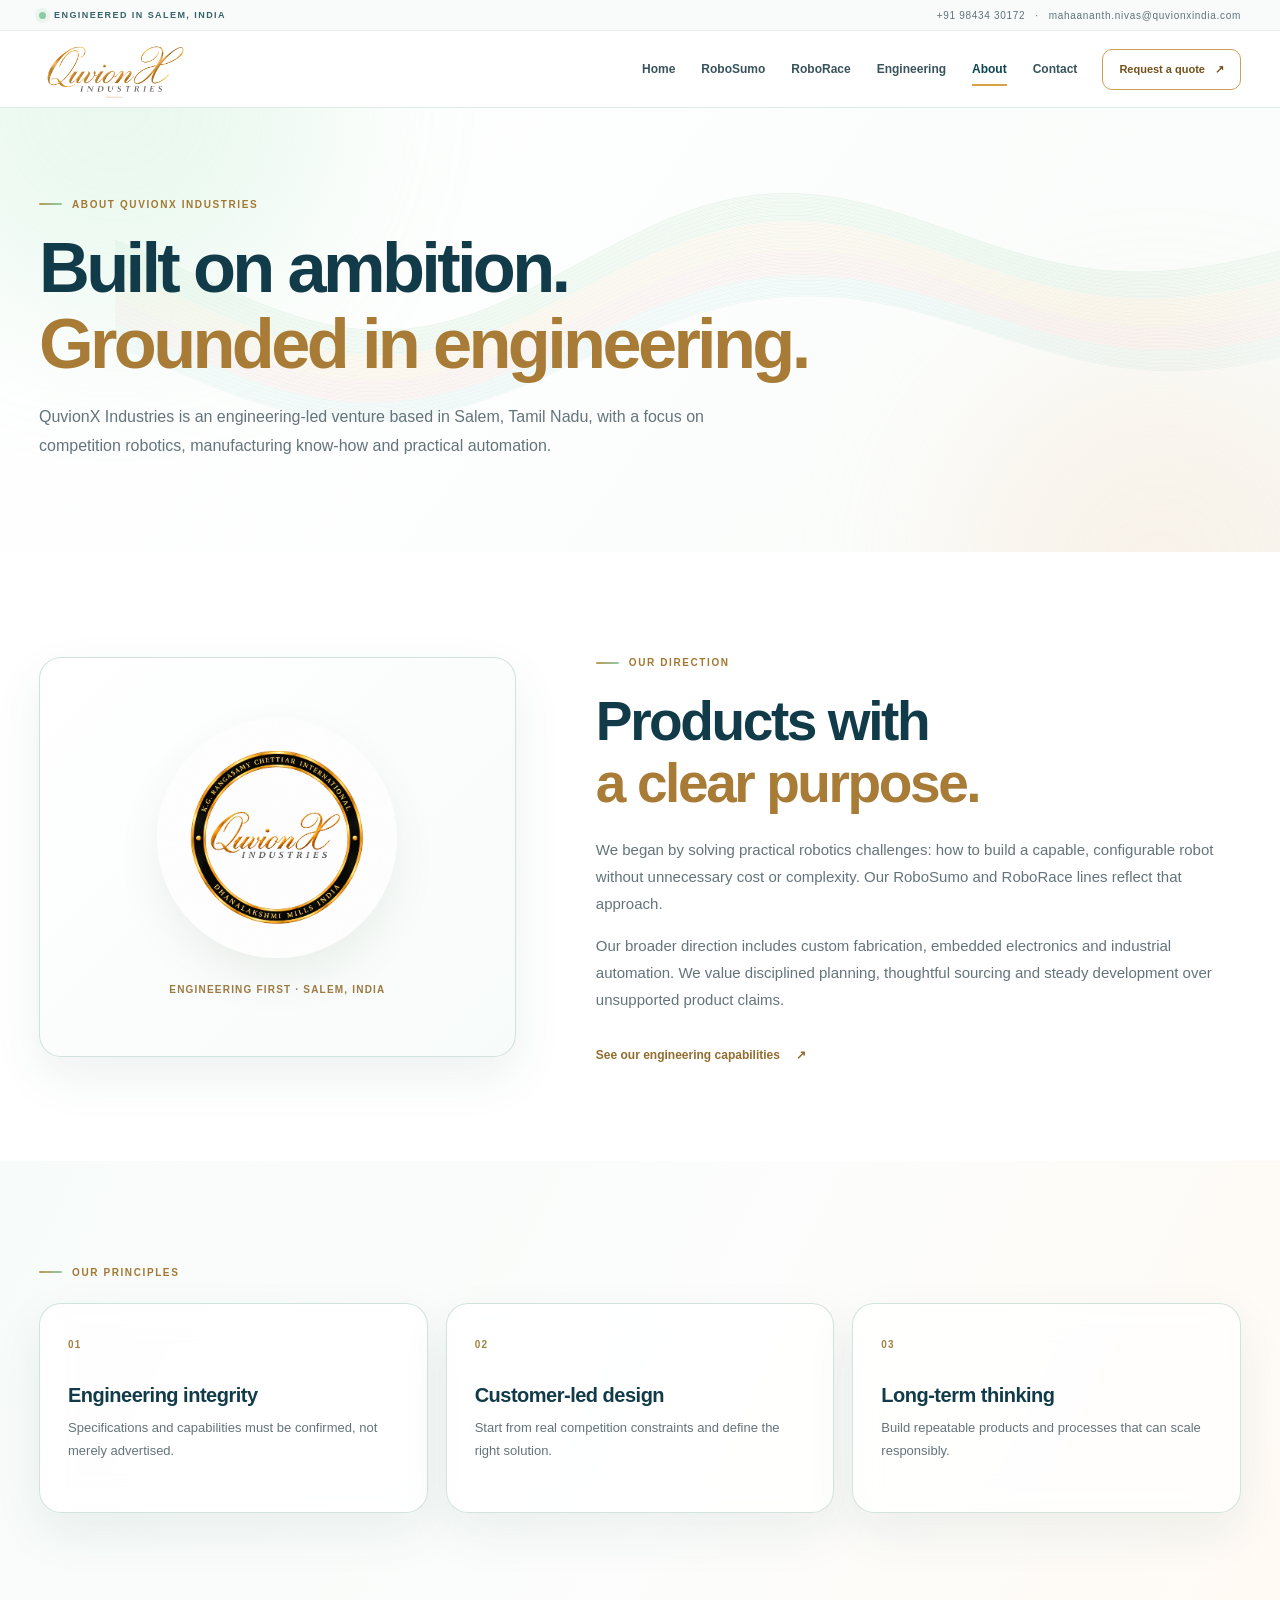
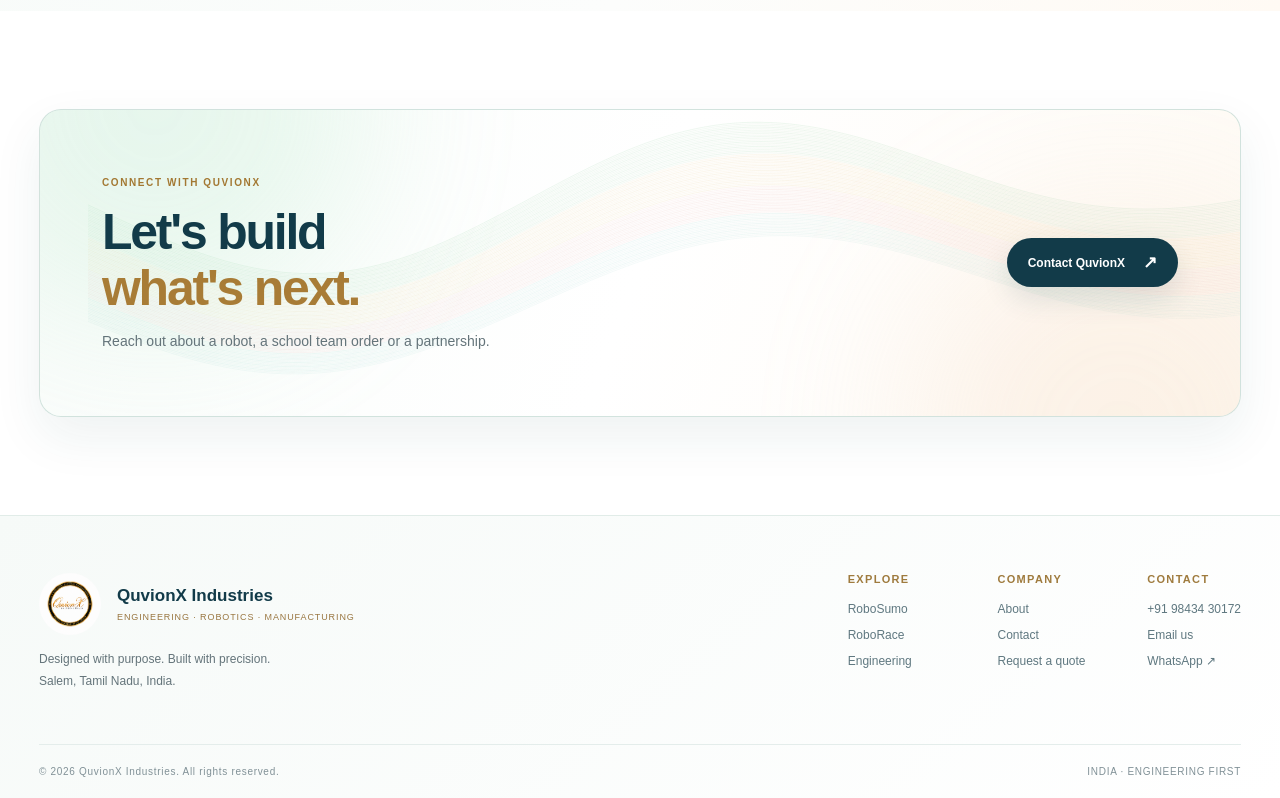
==== about.html @ 5aed8b25 "feat: launch six-page QuvionX corporate website" ====
<!doctype html><html lang="en-IN"><head><meta charset="utf-8"><meta name="viewport" content="width=device-width, initial-scale=1"><meta name="theme-color" content="#ffffff"><meta name="description" content="Learn about QuvionX Industries, a Salem-based engineering venture building competition robots and custom robotic systems."><meta name="robots" content="index, follow"><link rel="canonical" href="https://quvionxindia.com/about.html"><meta property="og:type" content="website"><meta property="og:title" content="About Us | QuvionX Industries"><meta property="og:description" content="Learn about QuvionX Industries, a Salem-based engineering venture building competition robots and custom robotic systems."><meta property="og:image" content="https://quvionxindia.com/assets/quvionx-official-logo.png"><meta property="og:url" content="https://quvionxindia.com/about.html"><meta name="twitter:card" content="summary"><link rel="icon" href="assets/quvionx-official-logo.png" type="image/png"><link rel="stylesheet" href="styles.css?v=5"><script src="script.js?v=5" defer></script><title>About Us | QuvionX Industries</title></head><body><a class="skip-link" href="#main">Skip to content</a>
<div class="utility-bar"><div class="wrap utility-inner"><span class="utility-kicker"><span class="tiny-pulse"></span> ENGINEERED IN SALEM, INDIA</span><div class="utility-links"><a href="tel:+919843430172">+91 98434 30172</a><span aria-hidden="true">·</span><a href="mailto:mahaananth.nivas@quvionxindia.com">mahaananth.nivas@quvionxindia.com</a></div></div></div>
<header class="site-header" id="top"><div class="wrap header-inner">
<a class="brand" href="index.html" aria-label="QuvionX Industries home"><img class="brand-wordmark" src="assets/quvionx-wordmark.png" alt="QuvionX Industries" width="150" height="62" style="display:block;width:150px;height:62px;max-width:150px;object-fit:contain"></a>
<button class="menu-toggle" type="button" aria-label="Open menu" aria-expanded="false" aria-controls="site-nav"><span></span><span></span><span></span></button>
<nav class="site-nav" id="site-nav" aria-label="Main navigation"><a href="index.html">Home</a><a href="robosumo.html">RoboSumo</a><a href="roborace.html">RoboRace</a><a href="engineering.html">Engineering</a><a href="about.html" aria-current="page">About</a><a href="contact.html">Contact</a></nav>
<a class="header-cta" href="contact.html#quote">Request a quote <span aria-hidden="true">↗</span></a>
</div></header><main id="main">
<section class="page-lead about-lead"><div class="wave-surface" aria-hidden="true"></div><div class="ambient ambient-a" aria-hidden="true"></div><div class="ambient ambient-b" aria-hidden="true"></div><div class="wrap page-lead-copy reveal"><span class="eyebrow"><span class="eyebrow-mark" aria-hidden="true"></span>ABOUT QUVIONX INDUSTRIES</span><h1>Built on ambition.<br><em>Grounded in engineering.</em></h1><p>QuvionX Industries is an engineering-led venture based in Salem, Tamil Nadu, with a focus on competition robotics, manufacturing know-how and practical automation.</p></div></section>
<section class="section"><div class="wrap about-columns"><div class="about-portrait glass-card reveal"><img src="assets/quvionx-official-logo.png" width="620" height="620" alt="Official QuvionX Industries circular corporate emblem"><span>ENGINEERING FIRST · SALEM, INDIA</span></div><div class="about-narrative reveal"><span class="eyebrow"><span class="eyebrow-mark" aria-hidden="true"></span>OUR DIRECTION</span><h2>Products with<br><em>a clear purpose.</em></h2><p>We began by solving practical robotics challenges: how to build a capable, configurable robot without unnecessary cost or complexity. Our RoboSumo and RoboRace lines reflect that approach.</p><p>Our broader direction includes custom fabrication, embedded electronics and industrial automation. We value disciplined planning, thoughtful sourcing and steady development over unsupported product claims.</p><a class="text-arrow" href="engineering.html">See our engineering capabilities <span aria-hidden="true">↗</span></a></div></div></section>
<section class="section alt-section"><div class="wrap"><span class="eyebrow"><span class="eyebrow-mark" aria-hidden="true"></span>OUR PRINCIPLES</span><div class="three-grid principles"><div class="glass-card info-card reveal"><span class="info-idx">01</span><h3>Engineering integrity</h3><p>Specifications and capabilities must be confirmed, not merely advertised.</p></div><div class="glass-card info-card reveal"><span class="info-idx">02</span><h3>Customer-led design</h3><p>Start from real competition constraints and define the right solution.</p></div><div class="glass-card info-card reveal"><span class="info-idx">03</span><h3>Long-term thinking</h3><p>Build repeatable products and processes that can scale responsibly.</p></div></div></div></section>
<section class="section closing-section"><div class="wrap glass-card closing-card reveal"><div class="wave-surface" aria-hidden="true"></div><div class="ambient ambient-a" aria-hidden="true"></div><div class="ambient ambient-b" aria-hidden="true"></div><div><span class="eyebrow">CONNECT WITH QUVIONX</span><h2>Let's build<br><em>what's next.</em></h2><p>Reach out about a robot, a school team order or a partnership.</p></div><a class="btn btn-primary" href="contact.html">Contact QuvionX<span aria-hidden="true">↗</span></a></div></section></main><footer class="site-footer"><div class="wrap footer-main"><div><a href="index.html" class="footer-logo"><img src="assets/quvionx-official-logo.png" alt="QuvionX Industries emblem" width="62" height="62"><span><strong>QuvionX Industries</strong><small>ENGINEERING · ROBOTICS · MANUFACTURING</small></span></a><p>Designed with purpose. Built with precision.<br>Salem, Tamil Nadu, India.</p></div><div class="footer-cols"><div><h3>Explore</h3><a href="robosumo.html">RoboSumo</a><a href="roborace.html">RoboRace</a><a href="engineering.html">Engineering</a></div><div><h3>Company</h3><a href="about.html">About</a><a href="contact.html">Contact</a><a href="contact.html#quote">Request a quote</a></div><div><h3>Contact</h3><a href="tel:+919843430172">+91 98434 30172</a><a href="mailto:mahaananth.nivas@quvionxindia.com">Email us</a><a href="https://wa.me/919843430172" target="_blank" rel="noopener noreferrer">WhatsApp ↗</a></div></div></div><div class="wrap footer-end"><span>© <span id="year">2026</span> QuvionX Industries. All rights reserved.</span><span>INDIA · ENGINEERING FIRST</span></div></footer></body></html>
---- styles.css ----
/* QuvionX Industries — Multipage White + Flow Edition (2026)
   Original system-first layout, with an editable SVG fine-line wave background. */
:root{--ink:#123b49;--ink-2:#0d3340;--text:#243b43;--muted:#64747a;--gold:#d8a344;--gold-hi:#efbe69;--ivory:#fff;--surface:#fbfdfd;--soft:#f5f9f8;--line:#dde9e7;--mint:#94cfa6;--radius:22px;--max:1216px;--shadow:0 20px 50px rgba(33,78,76,.075)}
*,*::before,*::after{box-sizing:border-box}
html{scroll-behavior:smooth;scroll-padding-top:98px}
body{margin:0;color:var(--text);font-family:Inter,"Segoe UI",Arial,Helvetica,sans-serif;background:#fff;-webkit-font-smoothing:antialiased;overflow-x:hidden}
button,input,textarea,select{font:inherit}button{cursor:pointer}a{text-decoration:none;color:inherit}img{max-width:100%}svg{max-width:100%}
:focus-visible{outline:3px solid #c48d32;outline-offset:4px}
::selection{background:#f6dfa5;color:#1b3843}
.wrap{width:min(calc(100% - 78px),var(--max));margin-inline:auto}
.skip-link{position:absolute;z-index:101;top:-100px;left:12px;background:#fff;border:2px solid var(--gold);padding:12px 18px}.skip-link:focus{top:12px}

/* White header — robust size caps prevent the native 2047px transparent logo from overflowing. */
.utility-bar{background:#f8fbf9;border-bottom:1px solid #e6eeeb;min-height:30px;color:#607279;font-size:10px;letter-spacing:.07em}
.utility-inner{display:flex;justify-content:space-between;align-items:center;gap:20px;min-height:30px}
.utility-kicker{display:inline-flex;align-items:center;gap:8px;font-size:9px;font-weight:800;letter-spacing:.16em;color:#37626b}
.tiny-pulse{display:inline-block;flex:none;width:7px;height:7px;background:#8bcaa5;border-radius:50%;box-shadow:0 0 0 4px rgba(130,202,152,.13)}
.utility-links{display:flex;align-items:center;gap:10px;white-space:nowrap}
.utility-links a:hover{color:#bd8c39}
.site-header{position:sticky;top:0;z-index:90;background:rgba(255,255,255,.92);border-bottom:1px solid rgba(219,232,227,.88);backdrop-filter:blur(18px);-webkit-backdrop-filter:blur(18px);transition:box-shadow .2s}
.site-header.is-scrolled{box-shadow:0 12px 30px rgba(26,63,65,.06)}
.header-inner{height:76px;display:flex;align-items:center;gap:25px}
.brand{display:flex;align-items:center;justify-content:flex-start;flex:0 0 155px;max-width:155px;width:155px;height:65px;overflow:hidden;isolation:isolate}
.brand .brand-wordmark{display:block;position:static!important;width:150px!important;height:62px!important;max-width:150px!important;max-height:62px!important;min-width:0!important;object-fit:contain!important;object-position:left center!important;flex:none!important}
.site-nav{display:flex;align-items:center;gap:26px;margin-left:auto}
.site-nav a{position:relative;font-size:12px;font-weight:700;color:#38535a;white-space:nowrap;transition:color .18s}
.site-nav a::after{content:"";position:absolute;left:0;right:100%;bottom:-10px;height:2px;background:var(--gold);transition:right .2s}
.site-nav a:hover,.site-nav a[aria-current=page]{color:#0d4554}
.site-nav a:hover::after,.site-nav a[aria-current=page]::after{right:0}
.header-cta{font-size:11px;font-weight:800;border:1px solid #c7a05a;color:#73511b;padding:13px 16px;border-radius:10px;white-space:nowrap;transition:background .2s,transform .2s}
.header-cta:hover{background:#fff6e4;transform:translateY(-2px)}.header-cta span{margin-left:7px}
.menu-toggle{display:none;width:42px;height:42px;border-radius:10px;padding:12px 9px;border:1px solid #cfdedb;background:#fff;flex-direction:column;justify-content:space-between;align-items:center}
.menu-toggle span{width:22px;height:2px;border-radius:3px;background:var(--ink)}

/* Wavy linear artwork — matches the white/mint/champagne composition in reference screenshot. */
.hero,.page-lead,.product-detail-hero,.closing-card{position:relative;isolation:isolate;overflow:hidden}
.wave-surface{position:absolute;z-index:-1;pointer-events:none;left:-8%;right:-8%;top:0;height:100%;background:url('assets/flow-waves.svg') center 44%/auto 78% no-repeat;opacity:.82;animation:slow-drift 22s ease-in-out infinite alternate}
.ambient{position:absolute;z-index:-1;pointer-events:none;width:430px;height:430px;filter:blur(80px);opacity:.23;border-radius:50%;animation:ambient-drift 16s ease-in-out infinite alternate}
.ambient-a{background:#a8e5bf;top:-220px;left:-100px}.ambient-b{background:#f5d4b5;bottom:-230px;right:-95px;animation-delay:-7s}
@keyframes slow-drift{from{transform:translate3d(-1.1%,0,0)}to{transform:translate3d(1.1%,-1%,0)}}
@keyframes ambient-drift{from{transform:translate(0,0)}to{transform:translate(35px,19px)}}
@keyframes float-robot{0%,100%{transform:translateY(0)}50%{transform:translateY(-8px)}}
@keyframes shimmer{0%{background-position:200% 0}100%{background-position:-200% 0}}
@keyframes pulse-glow{0%,100%{box-shadow:0 0 0 4px rgba(130,202,152,.13)}50%{box-shadow:0 0 0 8px rgba(130,202,152,.08)}}
.tiny-pulse{animation:pulse-glow 3.4s ease-in-out infinite}
html.has-js .reveal{opacity:0;transform:translateY(22px);transition:opacity .7s ease,transform .75s cubic-bezier(.2,.75,.15,1)}
html.has-js .reveal.is-visible{opacity:1;transform:translateY(0)}

/* Type and shared components */
h1,h2,h3,p{overflow-wrap:break-word}
h1,h2,h3{color:var(--ink);margin-top:0}
h1{font-size:clamp(48px,5.4vw,80px);line-height:1.09;letter-spacing:-.052em;font-weight:800}
h2{font-size:clamp(37px,4.3vw,63px);line-height:1.13;letter-spacing:-.044em;font-weight:780}
h1 em,h2 em{font-style:normal;color:#a87c36}
p{line-height:1.8}
.eyebrow{display:inline-flex;align-items:center;gap:10px;color:#a37832;font-weight:800;font-size:10px;letter-spacing:.16em;text-transform:uppercase}
.eyebrow-mark{width:23px;height:2px;border-radius:1px;background:linear-gradient(90deg,#b89a52,#91caa8)}
.btn{display:inline-flex;align-items:center;justify-content:center;gap:18px;padding:15px 20px;font-size:12px;font-weight:800;white-space:nowrap;border-radius:100px;border:1px solid transparent;position:relative;overflow:hidden;transition:transform .22s,box-shadow .22s,background .22s}
.btn>span{font-size:17px;line-height:1}
.btn::before{content:"";position:absolute;inset:-50%;background:linear-gradient(105deg,transparent 43%,rgba(255,255,255,.25) 49%,transparent 55%);transform:translateX(-150%);transition:transform .65s ease;pointer-events:none}
.btn:hover::before{transform:translateX(150%)}
.btn:hover{transform:translateY(-2px)}
.btn-primary{background:var(--ink);color:#fff;box-shadow:0 12px 28px rgba(13,65,77,.12)}
.btn-primary:hover{background:#1f5865;box-shadow:0 18px 36px rgba(13,65,77,.17)}
.btn-secondary{background:rgba(255,255,255,.83);color:var(--ink);border-color:#cadcd7;box-shadow:0 8px 18px rgba(20,82,73,.04)}
.btn-secondary:hover{border-color:#b7c7bd;background:white}
.actions{display:flex;gap:12px;flex-wrap:wrap;margin-top:28px}
.glass-card{background:rgba(255,255,255,.78);border:1px solid rgba(199,221,214,.8);box-shadow:var(--shadow);backdrop-filter:blur(15px);-webkit-backdrop-filter:blur(15px);border-radius:var(--radius)}
.section{padding:98px 0}.alt-section{background:linear-gradient(115deg,#f7fbf9,#fcfdfc 55%,#fffaf4)}
.section-heading{display:flex;justify-content:space-between;align-items:end;gap:42px;margin:22px 0 38px}
.section-heading h2{max-width:740px;margin:0}.section-heading p{max-width:440px;color:var(--muted);font-size:14px;margin:0}

/* Home */
.home-hero{background:linear-gradient(130deg,#fff 0%,#fff 48%,#fcfdfb 100%)}
.home-hero .wave-surface{background-size:auto 92%;background-position:center 47%;opacity:.65}
.home-hero-grid{display:grid;grid-template-columns:1.02fr .98fr;gap:46px;align-items:center;min-height:622px;padding-top:50px;padding-bottom:68px}
.hero-copy{max-width:610px}.hero-copy h1{margin:23px 0 21px}.hero-copy p{font-size:16px;color:#64757c;max-width:555px;margin:0}
.hero-proof{display:flex;flex-wrap:wrap;gap:17px;margin-top:40px}
.hero-proof span{display:flex;align-items:center;gap:6px;font-size:11px;color:#64737a;font-weight:650}.hero-proof .check{font-size:15px;color:#b99a5b}
.hero-visual{position:relative;min-height:410px;display:flex;align-items:center;justify-content:center}
.hero-visual>img{width:100%;height:auto;aspect-ratio:1600/1117;object-fit:contain;mix-blend-mode:multiply;animation:float-robot 7.5s ease-in-out infinite}
.floating-tag{position:absolute;z-index:2;left:12px;top:19px;display:inline-flex;align-items:center;gap:10px;padding:11px 16px;border:1px solid rgba(184,214,200,.75);background:rgba(255,255,255,.83);border-radius:50px;box-shadow:0 12px 25px rgba(34,86,75,.05);font-size:10px;letter-spacing:.12em;font-weight:800;color:#6c5a36;backdrop-filter:blur(10px)}
.visual-caption{display:flex;gap:14px;align-items:center;position:absolute;bottom:8px;left:12px;right:12px;background:rgba(255,255,255,.82);padding:14px 17px;border-radius:16px;border:1px solid #e5eee9;box-shadow:0 12px 30px rgba(19,85,70,.07);backdrop-filter:blur(9px)}
.visual-caption strong{color:var(--ink);font-size:13px}.visual-caption span{color:#7f888b;font-size:11px;flex:1}.visual-caption a{width:29px;height:29px;display:grid;place-items:center;background:#eef8f3;color:#31695d;border-radius:50%}
.hero-bottom{display:flex;justify-content:space-between;gap:20px;border-top:1px solid #e8eeeb;padding:21px 0;color:#889498;font-size:10px;font-weight:750;letter-spacing:.12em}
.trustline{border-top:1px solid #eef3f0;border-bottom:1px solid #e9f0eb;background:rgba(255,255,255,.9)}
.trustline-inner{min-height:79px;display:flex;justify-content:space-between;align-items:center;gap:20px}
.trustline-inner span{font-size:10px;color:#60747a;font-weight:850;letter-spacing:.12em;text-align:center}
.trustline-inner i{width:4px;height:4px;background:#bba16e;border-radius:50%}
.product-tiles{display:grid;grid-template-columns:repeat(2,minmax(0,1fr));gap:22px}
.product-tile{overflow:hidden;display:block;transition:transform .28s,box-shadow .28s}
.product-tile:hover{transform:translateY(-5px);box-shadow:0 27px 56px rgba(33,78,76,.13)}
.tile-media{height:285px;position:relative;display:grid;place-items:center;overflow:hidden}
.tile-media img{height:100%;width:100%;object-fit:contain;transition:transform .6s cubic-bezier(.2,.8,.2,1)}
.product-tile:hover .tile-media img{transform:scale(1.045)}
.white-media{background:linear-gradient(140deg,#fff,#fcfcfa)}.white-media img{mix-blend-mode:multiply}
.race-media{background:#19282d}.race-media small{position:absolute;bottom:16px;right:18px;font-size:9px;letter-spacing:.12em;text-transform:uppercase;color:#d2d5cf}
.tile-copy{padding:30px 32px 34px}.micro{font-size:10px;font-weight:800;letter-spacing:.16em;color:#a68243}
.tile-title{display:flex;align-items:center;justify-content:space-between;gap:15px;margin-top:10px}
.tile-title h3{font-size:32px;letter-spacing:-.04em;margin:0}.round-arrow{width:38px;height:38px;display:grid;place-items:center;border:1px solid #d5e2dc;border-radius:50%;color:var(--ink);transition:background .25s}
.product-tile:hover .round-arrow{background:#eaf5ee}.tile-copy p{margin:12px 0 20px;font-size:13px;color:#68797e;max-width:455px}
.tile-link{font-size:12px;color:#976e2c;font-weight:850}
.split-section{display:grid;grid-template-columns:1fr .95fr;gap:90px;align-items:center}
.split-section h2{margin:22px 0}.split-section p{max-width:500px;color:var(--muted);font-size:15px}
.split-section .btn{margin-top:15px}
.feature-stack{display:grid;gap:15px}
.compact-feature{padding:22px 24px;display:flex;align-items:flex-start;gap:22px}
.compact-feature>span{width:40px;height:40px;display:grid;place-items:center;border-radius:11px;background:#f4f8f5;color:#9c7130;font-family:Georgia,serif;font-size:22px;flex:none}
.compact-feature h3{font-size:17px;margin:0 0 3px}.compact-feature p{margin:0;font-size:12px}
.closing-section{background:#fff}
.closing-card{display:flex;align-items:center;justify-content:space-between;gap:35px;padding:62px;min-height:290px;background:linear-gradient(110deg,#f9fcfa,#fff,#fefaf4)}
.closing-card .wave-surface{height:100%;opacity:.54;left:4%;right:0;background-size:auto 125%}
.closing-card h2{font-size:clamp(36px,3.9vw,59px);margin:14px 0 12px}.closing-card p{font-size:14px;color:var(--muted);margin:0;max-width:560px}
.closing-card>.btn{flex:none}

/* Shared product pages */
.product-detail-hero{background:#fff}
.product-page-inner{padding-bottom:62px}
.breadcrumbs{display:flex;gap:11px;align-items:center;color:#8d979a;font-size:11px;padding:21px 0 32px}.breadcrumbs a:hover{color:#ac7935}
.product-top-title{margin-bottom:16px}
.product-top-title h1{font-size:clamp(54px,6vw,84px);letter-spacing:-.065em;margin:12px 0 8px;color:#023c51}
.product-top-title h1 em{color:#003f55;font-style:italic}
.product-top-title>p{font-size:10px;letter-spacing:.17em;color:#8b9596;font-weight:850;margin:0}
.old-style-grid{display:grid;grid-template-columns:1fr 1.18fr .8fr;align-items:center;gap:12px;min-height:380px}
.product-left h2{font-size:clamp(26px,2.9vw,40px);margin:0 0 13px;color:#104556;line-height:1.16}
.product-left h2 em{color:#ac7c37}
.product-left p{font-size:14px;line-height:1.83;color:#465e66;margin:0 0 20px;max-width:400px}
.product-left .btn{font-size:11px}
.product-middle img{display:block;width:100%;height:auto;mix-blend-mode:multiply;animation:float-robot 8s ease-in-out infinite;filter:drop-shadow(0 20px 22px rgba(34,44,38,.06))}
.photo-label{display:block;text-align:center;font-size:9px;letter-spacing:.15em;font-weight:800;color:#9a9a8f}
.product-right{padding-left:12px}
.product-right>p{font-size:14px;font-weight:650;color:#245260;line-height:1.85;max-width:305px}
.side-specs{display:flex;flex-wrap:wrap;gap:20px;margin-top:23px}
.side-specs div{display:flex;flex-direction:column;gap:3px}.side-specs strong{font-size:clamp(30px,3.1vw,43px);font-weight:900;font-style:italic;color:#bc8f35;line-height:1.05}.side-specs div:nth-child(2) strong{color:#438fb4}.side-specs span{font-size:11px;color:#6e787b}
.metric-strip{display:grid;grid-template-columns:repeat(4,1fr);gap:25px;margin-top:43px;padding:32px 0 10px;border-top:1px solid #edf2f0}
.metric-strip>div{display:flex;flex-direction:column;gap:6px}
.metric-strip strong{font-size:clamp(30px,3.4vw,49px);font-weight:900;font-style:italic;letter-spacing:-.06em;line-height:1;color:#dc9225}
.metric-strip>div:nth-child(2) strong{color:#73ad4c}.metric-strip>div:nth-child(3) strong{color:#339dc5}.metric-strip>div:nth-child(4) strong{color:#ad7bba}
.metric-strip strong small{font-size:.55em;letter-spacing:0}
.metric-strip span{font-size:12px;color:#6b767a}
.narrow-wrap{max-width:1000px}
.spec-table{padding:7px 30px}.spec-table>div{display:grid;grid-template-columns:.9fr 1.6fr;gap:25px;align-items:start;padding:19px 0;border-bottom:1px solid #e9efec}.spec-table>div:last-child{border-bottom:0}.spec-table span{font-size:12px;color:#697b7e;font-weight:700}.spec-table strong{font-size:13px;color:#234650;font-weight:750}
.three-grid{display:grid;grid-template-columns:repeat(3,minmax(0,1fr));gap:18px}
.info-card{min-height:210px;padding:30px 28px;transition:transform .25s,box-shadow .25s}
.info-card:hover{transform:translateY(-4px);box-shadow:0 25px 55px rgba(33,78,76,.11)}
.info-idx{font-size:10px;color:#a28247;letter-spacing:.12em;font-weight:850}
.info-card h3{font-size:20px;letter-spacing:-.025em;margin:32px 0 9px}.info-card p{font-size:13px;color:var(--muted);margin:0}
.race-hero .detail-split{min-height:470px;padding:25px 0 70px}
.detail-split{display:grid;grid-template-columns:1fr 1fr;gap:60px;align-items:center}
.detail-split h1{margin:23px 0 18px}.detail-split .lead{font-size:16px;color:var(--muted);max-width:570px}
.race-feature{position:relative;background:#16252a;overflow:hidden;min-height:350px;display:grid;place-items:center}
.race-feature img{width:100%;height:auto;object-fit:contain}.concept-tag{position:absolute;right:18px;bottom:17px;color:#e2ded6;font-size:9px;letter-spacing:.15em}
.criteria-list{padding:30px 37px}.criteria-list h3{font-size:24px}.criteria-list ul{list-style:none;padding:0;margin:0}.criteria-list li{padding:12px 0;border-bottom:1px solid #e4efea;color:#446169;font-size:13px}.criteria-list li::before{content:'✓';color:#a47a38;font-weight:850;padding-right:12px}.criteria-list p{font-size:12px;color:#839095;margin-top:20px}

/* Standard interior-page hero */
.page-lead{background:linear-gradient(125deg,#fff,#f9fcfa);min-height:375px}
.page-lead .wave-surface{opacity:.74;background-position:70% 45%}
.page-lead-copy{padding:83px 0 91px;max-width:var(--max)}
.page-lead h1{max-width:900px;margin:20px 0 20px;font-size:clamp(47px,5.5vw,77px)}
.page-lead p{max-width:720px;margin:0;color:var(--muted);font-size:16px}
.four-grid{display:grid;grid-template-columns:repeat(4,minmax(0,1fr));gap:15px}
.step-card{padding:28px 23px;min-height:225px}.step-card span{font-family:Georgia,serif;font-size:28px;font-weight:800;color:#bf914c}.step-card h3{font-size:18px;margin:26px 0 7px}.step-card p{font-size:12px;color:var(--muted);margin:0}
.about-columns{display:grid;grid-template-columns:.85fr 1.15fr;gap:80px;align-items:center}
.about-portrait{min-height:400px;display:flex;flex-direction:column;align-items:center;justify-content:center;padding:45px;background:linear-gradient(135deg,#fff,#f7fbf9)}
.about-portrait img{width:min(100%,240px);height:auto;aspect-ratio:1;object-fit:contain;border-radius:50%;box-shadow:0 20px 44px rgba(65,85,62,.08)}
.about-portrait span{font-size:10px;letter-spacing:.12em;color:#9b7940;font-weight:800;margin-top:26px;text-align:center}
.about-narrative h2{margin:22px 0}.about-narrative p{color:var(--muted);font-size:15px}
.text-arrow{display:inline-flex;margin-top:20px;gap:16px;align-items:center;font-size:12px;font-weight:800;color:#926d2f}
.principles{margin-top:25px}

/* Contact form and business information */
.contact-page{background:#fff}.contact-grid{display:grid;grid-template-columns:1.23fr .77fr;gap:38px;align-items:start}
.quote-panel{padding:38px 40px}.form-heading h2{font-size:clamp(28px,3.3vw,44px);margin:12px 0 10px}
.form-heading p{color:var(--muted);font-size:13px;margin:0 0 28px}
.quote-form label{display:flex;flex-direction:column;gap:9px;font-size:11px;font-weight:800;color:#43616a;margin-bottom:18px}
.form-row{display:grid;grid-template-columns:repeat(2,minmax(0,1fr));gap:17px}
.quote-form select,.quote-form input,.quote-form textarea{background:rgba(250,253,251,.88);border:1px solid #d5e4df;border-radius:12px;outline:none;padding:14px 13px;min-width:0;width:100%;font-size:13px;color:#1e444c;transition:border-color .2s,box-shadow .2s}
.quote-form select:focus,.quote-form input:focus,.quote-form textarea:focus{border-color:#b39354;box-shadow:0 0 0 3px rgba(224,182,99,.15)}
.quote-form input::placeholder,.quote-form textarea::placeholder{color:#899a9d}
.quote-form textarea{resize:vertical;min-height:124px}
.form-actions{display:flex;flex-wrap:wrap;gap:10px}.form-actions .btn{font-size:11px}
.form-status{color:#77898d;font-size:11px;margin:18px 0 0}
.contact-aside{padding:32px 0}.contact-aside h2{font-size:clamp(32px,3.5vw,48px);margin:13px 0}.contact-aside>p{font-size:14px;color:var(--muted);margin:0 0 27px}
.contact-method{display:flex;align-items:center;gap:16px;padding:20px;margin-bottom:12px;transition:transform .2s,border-color .2s}
.contact-method:hover{transform:translateX(3px);border-color:#c9b38d}
.contact-symbol{flex:none;width:40px;height:40px;display:grid;place-items:center;border-radius:50%;background:#f5faf7;color:#7d6536;font-size:19px}
.contact-method span:last-child{min-width:0}.contact-method small{font-size:9px;letter-spacing:.1em;color:#9d8046;font-weight:850;display:block;margin-bottom:5px}.contact-method strong{color:#234e57;font-size:13px;display:block;overflow-wrap:anywhere}
.where{display:flex;flex-direction:column;gap:6px;margin-top:24px}.where small{font-size:10px;color:#a1824b;font-weight:800;letter-spacing:.12em}.where strong{color:#45666c;font-size:13px}

/* Footer */
.site-footer{background:linear-gradient(140deg,#f6faf8,#fff);border-top:1px solid #e1ece8}
.footer-main{display:flex;justify-content:space-between;gap:60px;padding:57px 0 52px}
.footer-logo{display:flex;align-items:center;gap:16px}.footer-logo img{width:62px;height:62px;border-radius:50%;object-fit:contain}
.footer-logo span{display:flex;flex-direction:column;gap:6px}.footer-logo strong{font-size:17px;color:var(--ink)}.footer-logo small{font-size:9px;color:#997640;letter-spacing:.1em}
.footer-main p{font-size:12px;color:var(--muted);margin:14px 0 0;line-height:1.8}
.footer-cols{display:grid;grid-template-columns:repeat(3,minmax(0,1fr));gap:56px}
.footer-cols>div{display:flex;flex-direction:column;gap:12px}.footer-cols h3{font-size:11px;letter-spacing:.12em;text-transform:uppercase;color:#9f7b3e;margin:0 0 5px}.footer-cols a{font-size:12px;color:#5f7880;white-space:nowrap}.footer-cols a:hover{color:#ac7b32}
.footer-end{border-top:1px solid #e4edeb;padding:21px 0;display:flex;align-items:center;justify-content:space-between;gap:18px;color:#819197;font-size:10px;letter-spacing:.07em}

/* Laptop / tablet */
@media(max-width:1150px){.wrap{width:min(calc(100% - 54px),var(--max))}.header-inner{gap:17px}.site-nav{gap:16px}.site-nav a{font-size:11px}.home-hero-grid{gap:16px}.old-style-grid{grid-template-columns:1fr 1fr .82fr}.product-left p,.product-right>p{font-size:13px}.split-section{gap:55px}.footer-cols{gap:30px}}
@media(max-width:940px){.header-inner{height:68px}.brand{height:61px}.menu-toggle{display:flex;order:3;margin-left:auto}.header-cta{margin-left:auto;order:2}.site-nav{display:none;position:absolute;top:68px;left:0;right:0;flex-direction:column;align-items:stretch;gap:0;background:rgba(255,255,255,.98);backdrop-filter:blur(20px);padding:13px 27px 22px;border-bottom:1px solid #deebe4;box-shadow:0 24px 30px rgba(24,64,62,.1)}.site-nav.is-open{display:flex}.site-nav a{padding:13px 5px;font-size:14px;border-bottom:1px solid #eff2ef}.site-nav a::after{display:none}.site-nav a[aria-current=page]{color:#a3752e}.home-hero-grid{grid-template-columns:1fr;gap:18px;padding-top:60px;padding-bottom:42px}.hero-copy{max-width:750px}.hero-visual{min-height:340px;max-width:710px;width:100%;margin:auto}.hero-visual>img{max-height:440px}.hero-bottom{display:none}.section-heading{display:block}.section-heading p{margin-top:18px;max-width:710px}.old-style-grid{grid-template-columns:1fr 1.1fr;gap:25px}.product-right{grid-column:1/-1;display:flex;gap:40px;align-items:center;padding:0}.product-right>p{max-width:560px}.side-specs{margin:0}.metric-strip{margin-top:34px}.three-grid{grid-template-columns:repeat(2,minmax(0,1fr))}.four-grid{grid-template-columns:repeat(2,minmax(0,1fr))}.about-columns{gap:35px}.contact-grid{grid-template-columns:1fr}.contact-aside{padding:10px 0}.footer-main{flex-direction:column;gap:34px}}
/* Phones — logo width fixed independently of any legacy stylesheet or intrinsic PNG width. */
@media(max-width:700px){.wrap{width:min(calc(100% - 36px),var(--max))}.utility-inner{min-height:28px;justify-content:center}.utility-links{display:none}.utility-kicker{font-size:8px}.header-inner{height:62px;gap:10px}.brand{flex-basis:128px;width:128px;max-width:128px;height:52px}.brand .brand-wordmark{width:124px!important;max-width:124px!important;height:50px!important;max-height:50px!important}.site-nav{top:62px;padding-inline:18px}.header-cta{display:none}.menu-toggle{margin-left:auto}.home-hero-grid{min-height:0;padding-top:48px;padding-bottom:45px}.hero-copy h1{font-size:clamp(41px,10vw,61px);letter-spacing:-.045em}.hero-copy p{font-size:14px}.hero-proof{margin-top:24px;gap:9px 14px}.hero-proof span{font-size:10px}.actions{flex-direction:column}.actions .btn{width:100%;justify-content:space-between}.hero-visual{min-height:235px}.floating-tag{font-size:8px;top:3px;left:3px;padding:8px 11px}.visual-caption{bottom:0;left:2px;right:2px;padding:11px 12px}.visual-caption span{font-size:10px}.trustline-inner{flex-wrap:wrap;min-height:0;justify-content:center;gap:10px;padding:17px 0}.trustline-inner i{display:none}.trustline-inner span{font-size:9px;width:45%}.section{padding:67px 0}.section-heading{margin-bottom:25px}.section-heading h2,.split-section h2,.about-narrative h2{font-size:clamp(34px,9vw,49px)}.section-heading p{font-size:13px}.product-tiles,.split-section,.three-grid,.four-grid,.about-columns,.contact-grid{grid-template-columns:1fr}.tile-media{height:230px}.tile-copy{padding:23px}.tile-title h3{font-size:27px}.split-section{gap:28px}.compact-feature{padding:20px}.closing-card{padding:32px 23px;min-height:0;flex-direction:column;align-items:flex-start}.closing-card h2{font-size:36px}.closing-card .btn{width:100%;justify-content:space-between}.product-page-inner{padding-bottom:36px}.breadcrumbs{padding:16px 0 27px}.product-top-title h1{font-size:clamp(45px,12vw,70px)}.old-style-grid{grid-template-columns:1fr;gap:17px}.product-left{order:0}.product-middle{order:1}.product-right{order:2;display:block}.product-left h2{font-size:30px}.product-left p,.product-right>p{font-size:13px}.product-middle img{max-height:315px}.product-right .side-specs{margin-top:13px}.metric-strip{grid-template-columns:repeat(2,minmax(0,1fr));gap:26px 15px;padding-top:25px}.metric-strip strong{font-size:35px}.metric-strip span{font-size:11px}.spec-table{padding:5px 17px}.spec-table>div{grid-template-columns:1fr;gap:6px;padding:15px 0}.info-card{min-height:0;padding:24px}.info-card h3{margin-top:18px}.race-hero .detail-split{min-height:0;padding:10px 0 55px}.detail-split{grid-template-columns:1fr;gap:25px}.detail-split h1{font-size:48px}.race-feature{min-height:240px}.page-lead{min-height:0}.page-lead-copy{padding:58px 0 65px}.page-lead h1{font-size:clamp(42px,10vw,60px)}.page-lead p{font-size:14px}.about-portrait{min-height:290px}.about-portrait img{width:172px}.quote-panel{padding:26px 20px}.form-row{grid-template-columns:1fr;gap:0}.form-actions{flex-direction:column}.form-actions .btn{width:100%;justify-content:space-between}.footer-main{padding:43px 0 30px}.footer-cols{grid-template-columns:repeat(2,minmax(0,1fr));gap:30px}.footer-cols>div:last-child{grid-column:1/-1}.footer-cols a{white-space:normal}.footer-end{flex-direction:column;align-items:flex-start}}
@media(max-width:390px){.brand{flex-basis:114px;max-width:114px;width:114px}.brand .brand-wordmark{width:108px!important;max-width:108px!important;height:45px!important;max-height:45px!important}.hero-copy h1{font-size:39px}.visual-caption span{display:none}.metric-strip strong{font-size:31px}.contact-method strong.email-break{font-size:11px}.footer-logo strong{font-size:15px}}
@media(prefers-reduced-motion:reduce){html{scroll-behavior:auto}*,*::before,*::after{animation:none!important;transition:none!important}html.has-js .reveal{opacity:1;transform:none}}
/* Keep the complete robot visible: caption follows the image rather than covering it. */
.hero-visual{flex-direction:column}
.hero-visual>img{display:block;flex:none}
.visual-caption{position:relative;left:auto;right:auto;bottom:auto;width:calc(100% - 24px);margin:-3px auto 0;z-index:2}
@media(max-width:700px){.visual-caption{width:calc(100% - 8px);margin:0 auto}.hero-visual{min-height:0}}
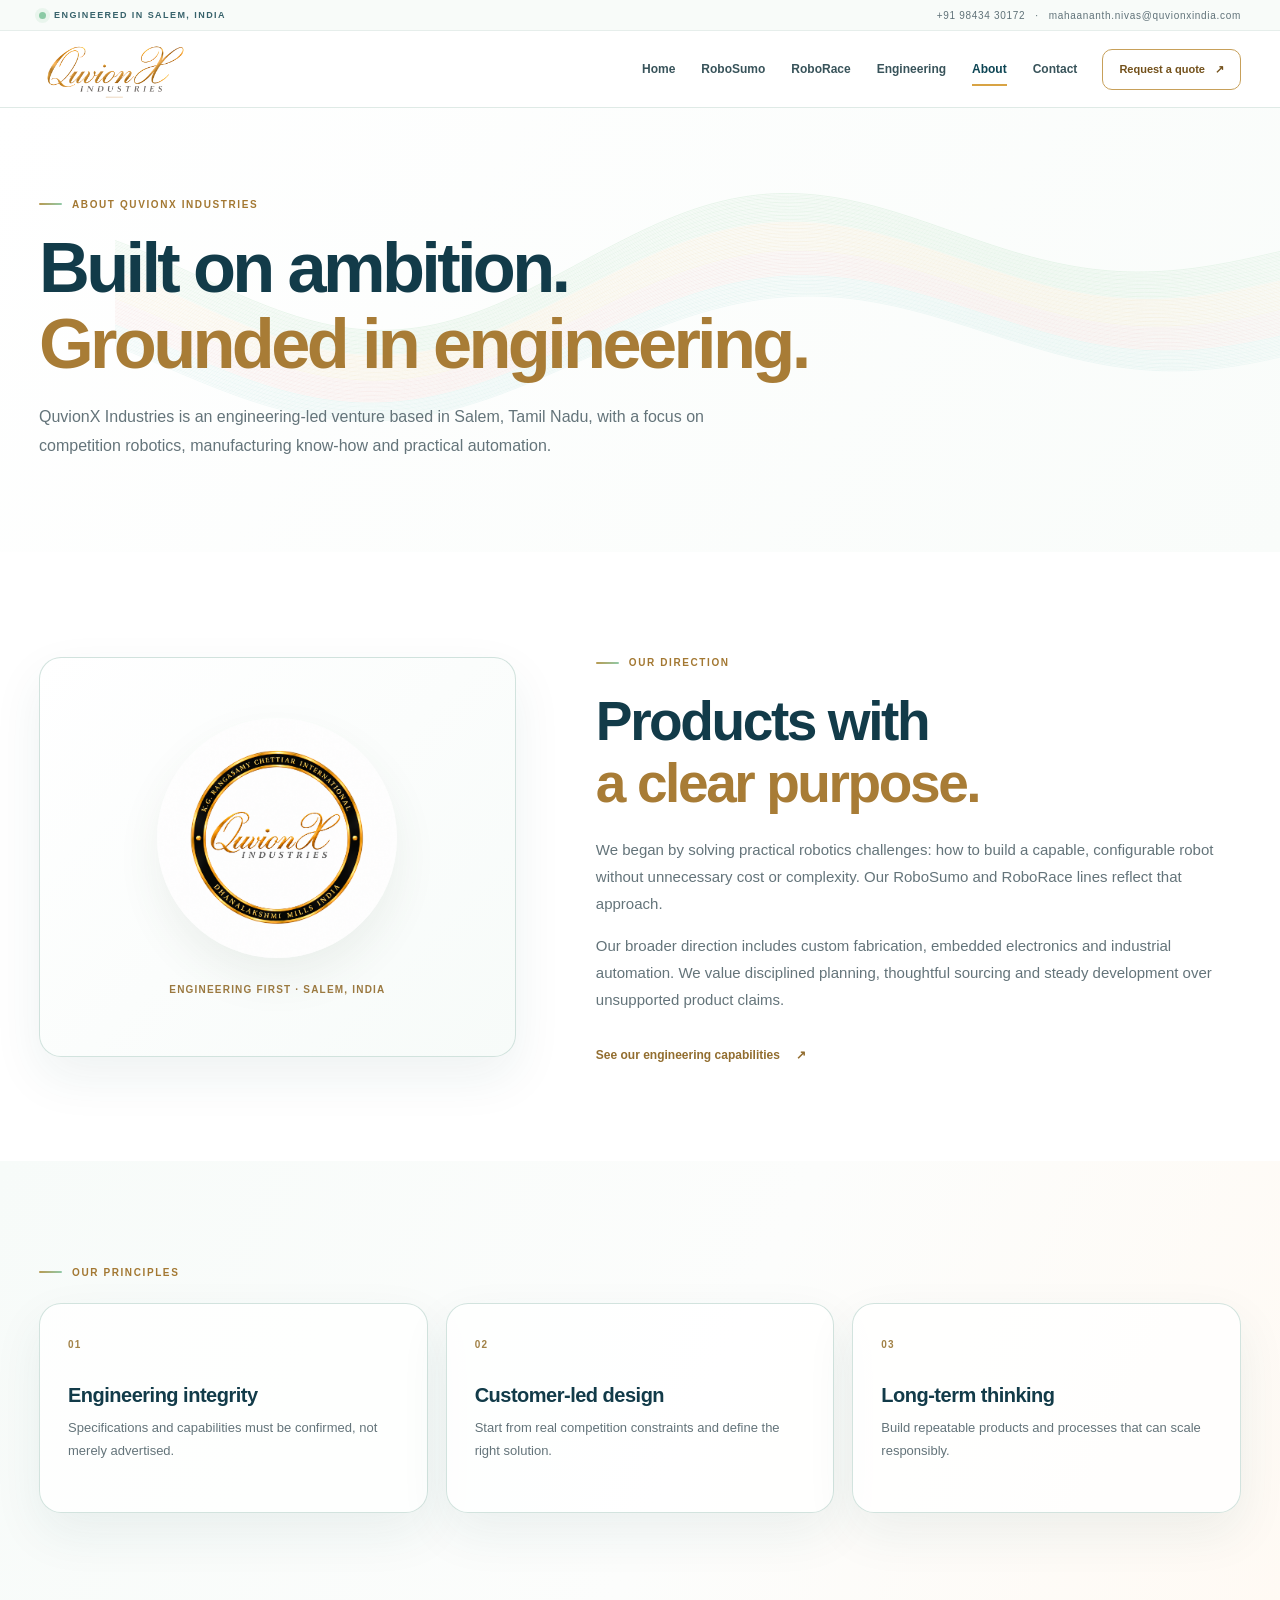
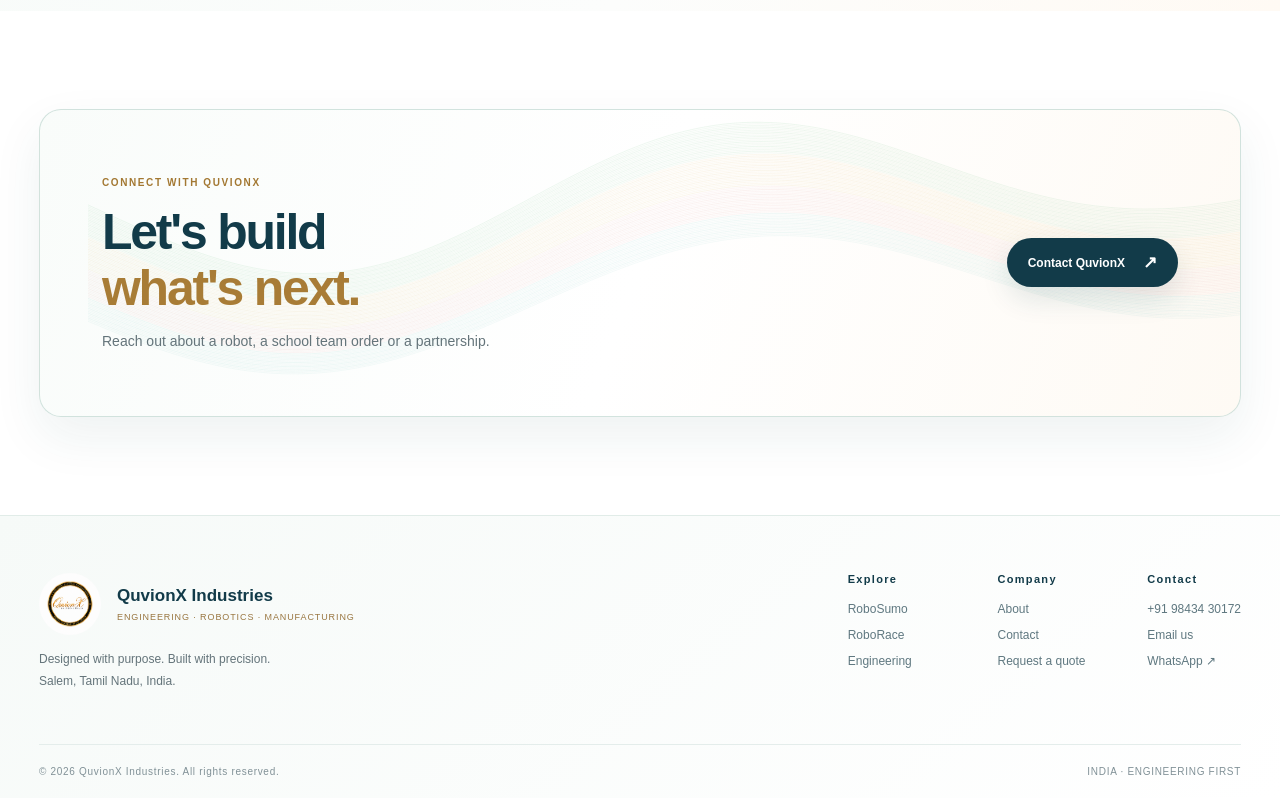
==== commit 3f226b23: "perf: remove all site animations and reduce repaint overhead" ====
--- a/about.html
+++ b/about.html
@@ -1,4 +1,4 @@
-<!doctype html><html lang="en-IN"><head><meta charset="utf-8"><meta name="viewport" content="width=device-width, initial-scale=1"><meta name="theme-color" content="#ffffff"><meta name="description" content="Learn about QuvionX Industries, a Salem-based engineering venture building competition robots and custom robotic systems."><meta name="robots" content="index, follow"><link rel="canonical" href="https://quvionxindia.com/about.html"><meta property="og:type" content="website"><meta property="og:title" content="About Us | QuvionX Industries"><meta property="og:description" content="Learn about QuvionX Industries, a Salem-based engineering venture building competition robots and custom robotic systems."><meta property="og:image" content="https://quvionxindia.com/assets/quvionx-official-logo.png"><meta property="og:url" content="https://quvionxindia.com/about.html"><meta name="twitter:card" content="summary"><link rel="icon" href="assets/quvionx-official-logo.png" type="image/png"><link rel="stylesheet" href="styles.css?v=5"><script src="script.js?v=5" defer></script><title>About Us | QuvionX Industries</title></head><body><a class="skip-link" href="#main">Skip to content</a>
+<!doctype html><html lang="en-IN"><head><meta charset="utf-8"><meta name="viewport" content="width=device-width, initial-scale=1"><meta name="theme-color" content="#ffffff"><meta name="description" content="Learn about QuvionX Industries, a Salem-based engineering venture building competition robots and custom robotic systems."><meta name="robots" content="index, follow"><link rel="canonical" href="https://quvionxindia.com/about.html"><meta property="og:type" content="website"><meta property="og:title" content="About Us | QuvionX Industries"><meta property="og:description" content="Learn about QuvionX Industries, a Salem-based engineering venture building competition robots and custom robotic systems."><meta property="og:image" content="https://quvionxindia.com/assets/quvionx-official-logo.png"><meta property="og:url" content="https://quvionxindia.com/about.html"><meta name="twitter:card" content="summary"><link rel="icon" href="assets/quvionx-official-logo.png" type="image/png"><link rel="stylesheet" href="styles.css?v=6"><script src="script.js?v=6" defer></script><title>About Us | QuvionX Industries</title></head><body><a class="skip-link" href="#main">Skip to content</a>
 <div class="utility-bar"><div class="wrap utility-inner"><span class="utility-kicker"><span class="tiny-pulse"></span> ENGINEERED IN SALEM, INDIA</span><div class="utility-links"><a href="tel:+919843430172">+91 98434 30172</a><span aria-hidden="true">·</span><a href="mailto:mahaananth.nivas@quvionxindia.com">mahaananth.nivas@quvionxindia.com</a></div></div></div>
 <header class="site-header" id="top"><div class="wrap header-inner">
 <a class="brand" href="index.html" aria-label="QuvionX Industries home"><img class="brand-wordmark" src="assets/quvionx-wordmark.png" alt="QuvionX Industries" width="150" height="62" style="display:block;width:150px;height:62px;max-width:150px;object-fit:contain"></a>
--- a/styles.css
+++ b/styles.css
@@ -2,7 +2,7 @@
    Original system-first layout, with an editable SVG fine-line wave background. */
 :root{--ink:#123b49;--ink-2:#0d3340;--text:#243b43;--muted:#64747a;--gold:#d8a344;--gold-hi:#efbe69;--ivory:#fff;--surface:#fbfdfd;--soft:#f5f9f8;--line:#dde9e7;--mint:#94cfa6;--radius:22px;--max:1216px;--shadow:0 20px 50px rgba(33,78,76,.075)}
 *,*::before,*::after{box-sizing:border-box}
-html{scroll-behavior:smooth;scroll-padding-top:98px}
+html{scroll-padding-top:98px}
 body{margin:0;color:var(--text);font-family:Inter,"Segoe UI",Arial,Helvetica,sans-serif;background:#fff;-webkit-font-smoothing:antialiased;overflow-x:hidden}
 button,input,textarea,select{font:inherit}button{cursor:pointer}a{text-decoration:none;color:inherit}img{max-width:100%}svg{max-width:100%}
 :focus-visible{outline:3px solid #c48d32;outline-offset:4px}
@@ -17,34 +17,27 @@
 .tiny-pulse{display:inline-block;flex:none;width:7px;height:7px;background:#8bcaa5;border-radius:50%;box-shadow:0 0 0 4px rgba(130,202,152,.13)}
 .utility-links{display:flex;align-items:center;gap:10px;white-space:nowrap}
 .utility-links a:hover{color:#bd8c39}
-.site-header{position:sticky;top:0;z-index:90;background:rgba(255,255,255,.92);border-bottom:1px solid rgba(219,232,227,.88);backdrop-filter:blur(18px);-webkit-backdrop-filter:blur(18px);transition:box-shadow .2s}
+.site-header{position:sticky;top:0;z-index:90;background:#fff;border-bottom:1px solid rgba(219,232,227,.88);}
 .site-header.is-scrolled{box-shadow:0 12px 30px rgba(26,63,65,.06)}
 .header-inner{height:76px;display:flex;align-items:center;gap:25px}
 .brand{display:flex;align-items:center;justify-content:flex-start;flex:0 0 155px;max-width:155px;width:155px;height:65px;overflow:hidden;isolation:isolate}
 .brand .brand-wordmark{display:block;position:static!important;width:150px!important;height:62px!important;max-width:150px!important;max-height:62px!important;min-width:0!important;object-fit:contain!important;object-position:left center!important;flex:none!important}
 .site-nav{display:flex;align-items:center;gap:26px;margin-left:auto}
-.site-nav a{position:relative;font-size:12px;font-weight:700;color:#38535a;white-space:nowrap;transition:color .18s}
-.site-nav a::after{content:"";position:absolute;left:0;right:100%;bottom:-10px;height:2px;background:var(--gold);transition:right .2s}
+.site-nav a{position:relative;font-size:12px;font-weight:700;color:#38535a;white-space:nowrap;}
+.site-nav a::after{content:"";position:absolute;left:0;right:100%;bottom:-10px;height:2px;background:var(--gold);}
 .site-nav a:hover,.site-nav a[aria-current=page]{color:#0d4554}
 .site-nav a:hover::after,.site-nav a[aria-current=page]::after{right:0}
-.header-cta{font-size:11px;font-weight:800;border:1px solid #c7a05a;color:#73511b;padding:13px 16px;border-radius:10px;white-space:nowrap;transition:background .2s,transform .2s}
-.header-cta:hover{background:#fff6e4;transform:translateY(-2px)}.header-cta span{margin-left:7px}
+.header-cta{font-size:11px;font-weight:800;border:1px solid #c7a05a;color:#73511b;padding:13px 16px;border-radius:10px;white-space:nowrap;}
+.header-cta:hover{background:#fff6e4;}.header-cta span{margin-left:7px}
 .menu-toggle{display:none;width:42px;height:42px;border-radius:10px;padding:12px 9px;border:1px solid #cfdedb;background:#fff;flex-direction:column;justify-content:space-between;align-items:center}
 .menu-toggle span{width:22px;height:2px;border-radius:3px;background:var(--ink)}
 
 /* Wavy linear artwork — matches the white/mint/champagne composition in reference screenshot. */
 .hero,.page-lead,.product-detail-hero,.closing-card{position:relative;isolation:isolate;overflow:hidden}
-.wave-surface{position:absolute;z-index:-1;pointer-events:none;left:-8%;right:-8%;top:0;height:100%;background:url('assets/flow-waves.svg') center 44%/auto 78% no-repeat;opacity:.82;animation:slow-drift 22s ease-in-out infinite alternate}
-.ambient{position:absolute;z-index:-1;pointer-events:none;width:430px;height:430px;filter:blur(80px);opacity:.23;border-radius:50%;animation:ambient-drift 16s ease-in-out infinite alternate}
-.ambient-a{background:#a8e5bf;top:-220px;left:-100px}.ambient-b{background:#f5d4b5;bottom:-230px;right:-95px;animation-delay:-7s}
-@keyframes slow-drift{from{transform:translate3d(-1.1%,0,0)}to{transform:translate3d(1.1%,-1%,0)}}
-@keyframes ambient-drift{from{transform:translate(0,0)}to{transform:translate(35px,19px)}}
-@keyframes float-robot{0%,100%{transform:translateY(0)}50%{transform:translateY(-8px)}}
-@keyframes shimmer{0%{background-position:200% 0}100%{background-position:-200% 0}}
-@keyframes pulse-glow{0%,100%{box-shadow:0 0 0 4px rgba(130,202,152,.13)}50%{box-shadow:0 0 0 8px rgba(130,202,152,.08)}}
-.tiny-pulse{animation:pulse-glow 3.4s ease-in-out infinite}
-html.has-js .reveal{opacity:0;transform:translateY(22px);transition:opacity .7s ease,transform .75s cubic-bezier(.2,.75,.15,1)}
-html.has-js .reveal.is-visible{opacity:1;transform:translateY(0)}
+.wave-surface{position:absolute;z-index:-1;pointer-events:none;left:-8%;right:-8%;top:0;height:100%;background:url('assets/flow-waves.svg') center 44%/auto 78% no-repeat;opacity:.82;}
+.ambient{display:none}
+.ambient-a{background:#a8e5bf;top:-220px;left:-100px}.ambient-b{background:#f5d4b5;bottom:-230px;right:-95px;}
+.tiny-pulse{}
 
 /* Type and shared components */
 h1,h2,h3,p{overflow-wrap:break-word}
@@ -55,17 +48,15 @@
 p{line-height:1.8}
 .eyebrow{display:inline-flex;align-items:center;gap:10px;color:#a37832;font-weight:800;font-size:10px;letter-spacing:.16em;text-transform:uppercase}
 .eyebrow-mark{width:23px;height:2px;border-radius:1px;background:linear-gradient(90deg,#b89a52,#91caa8)}
-.btn{display:inline-flex;align-items:center;justify-content:center;gap:18px;padding:15px 20px;font-size:12px;font-weight:800;white-space:nowrap;border-radius:100px;border:1px solid transparent;position:relative;overflow:hidden;transition:transform .22s,box-shadow .22s,background .22s}
+.btn{display:inline-flex;align-items:center;justify-content:center;gap:18px;padding:15px 20px;font-size:12px;font-weight:800;white-space:nowrap;border-radius:100px;border:1px solid transparent;position:relative;overflow:hidden;}
 .btn>span{font-size:17px;line-height:1}
-.btn::before{content:"";position:absolute;inset:-50%;background:linear-gradient(105deg,transparent 43%,rgba(255,255,255,.25) 49%,transparent 55%);transform:translateX(-150%);transition:transform .65s ease;pointer-events:none}
-.btn:hover::before{transform:translateX(150%)}
-.btn:hover{transform:translateY(-2px)}
+.btn:hover{}
 .btn-primary{background:var(--ink);color:#fff;box-shadow:0 12px 28px rgba(13,65,77,.12)}
 .btn-primary:hover{background:#1f5865;box-shadow:0 18px 36px rgba(13,65,77,.17)}
 .btn-secondary{background:rgba(255,255,255,.83);color:var(--ink);border-color:#cadcd7;box-shadow:0 8px 18px rgba(20,82,73,.04)}
 .btn-secondary:hover{border-color:#b7c7bd;background:white}
 .actions{display:flex;gap:12px;flex-wrap:wrap;margin-top:28px}
-.glass-card{background:rgba(255,255,255,.78);border:1px solid rgba(199,221,214,.8);box-shadow:var(--shadow);backdrop-filter:blur(15px);-webkit-backdrop-filter:blur(15px);border-radius:var(--radius)}
+.glass-card{background:rgba(255,255,255,.78);border:1px solid rgba(199,221,214,.8);box-shadow:var(--shadow);border-radius:var(--radius)}
 .section{padding:98px 0}.alt-section{background:linear-gradient(115deg,#f7fbf9,#fcfdfc 55%,#fffaf4)}
 .section-heading{display:flex;justify-content:space-between;align-items:end;gap:42px;margin:22px 0 38px}
 .section-heading h2{max-width:740px;margin:0}.section-heading p{max-width:440px;color:var(--muted);font-size:14px;margin:0}
@@ -78,9 +69,9 @@
 .hero-proof{display:flex;flex-wrap:wrap;gap:17px;margin-top:40px}
 .hero-proof span{display:flex;align-items:center;gap:6px;font-size:11px;color:#64737a;font-weight:650}.hero-proof .check{font-size:15px;color:#b99a5b}
 .hero-visual{position:relative;min-height:410px;display:flex;align-items:center;justify-content:center}
-.hero-visual>img{width:100%;height:auto;aspect-ratio:1600/1117;object-fit:contain;mix-blend-mode:multiply;animation:float-robot 7.5s ease-in-out infinite}
-.floating-tag{position:absolute;z-index:2;left:12px;top:19px;display:inline-flex;align-items:center;gap:10px;padding:11px 16px;border:1px solid rgba(184,214,200,.75);background:rgba(255,255,255,.83);border-radius:50px;box-shadow:0 12px 25px rgba(34,86,75,.05);font-size:10px;letter-spacing:.12em;font-weight:800;color:#6c5a36;backdrop-filter:blur(10px)}
-.visual-caption{display:flex;gap:14px;align-items:center;position:absolute;bottom:8px;left:12px;right:12px;background:rgba(255,255,255,.82);padding:14px 17px;border-radius:16px;border:1px solid #e5eee9;box-shadow:0 12px 30px rgba(19,85,70,.07);backdrop-filter:blur(9px)}
+.hero-visual>img{width:100%;height:auto;aspect-ratio:1600/1117;object-fit:contain;mix-blend-mode:multiply;}
+.floating-tag{position:absolute;z-index:2;left:12px;top:19px;display:inline-flex;align-items:center;gap:10px;padding:11px 16px;border:1px solid rgba(184,214,200,.75);background:rgba(255,255,255,.83);border-radius:50px;box-shadow:0 12px 25px rgba(34,86,75,.05);font-size:10px;letter-spacing:.12em;font-weight:800;color:#6c5a36;}
+.visual-caption{display:flex;gap:14px;align-items:center;position:absolute;bottom:8px;left:12px;right:12px;background:rgba(255,255,255,.82);padding:14px 17px;border-radius:16px;border:1px solid #e5eee9;box-shadow:0 12px 30px rgba(19,85,70,.07);}
 .visual-caption strong{color:var(--ink);font-size:13px}.visual-caption span{color:#7f888b;font-size:11px;flex:1}.visual-caption a{width:29px;height:29px;display:grid;place-items:center;background:#eef8f3;color:#31695d;border-radius:50%}
 .hero-bottom{display:flex;justify-content:space-between;gap:20px;border-top:1px solid #e8eeeb;padding:21px 0;color:#889498;font-size:10px;font-weight:750;letter-spacing:.12em}
 .trustline{border-top:1px solid #eef3f0;border-bottom:1px solid #e9f0eb;background:rgba(255,255,255,.9)}
@@ -88,16 +79,16 @@
 .trustline-inner span{font-size:10px;color:#60747a;font-weight:850;letter-spacing:.12em;text-align:center}
 .trustline-inner i{width:4px;height:4px;background:#bba16e;border-radius:50%}
 .product-tiles{display:grid;grid-template-columns:repeat(2,minmax(0,1fr));gap:22px}
-.product-tile{overflow:hidden;display:block;transition:transform .28s,box-shadow .28s}
-.product-tile:hover{transform:translateY(-5px);box-shadow:0 27px 56px rgba(33,78,76,.13)}
+.product-tile{overflow:hidden;display:block;}
+.product-tile:hover{box-shadow:0 27px 56px rgba(33,78,76,.13)}
 .tile-media{height:285px;position:relative;display:grid;place-items:center;overflow:hidden}
-.tile-media img{height:100%;width:100%;object-fit:contain;transition:transform .6s cubic-bezier(.2,.8,.2,1)}
-.product-tile:hover .tile-media img{transform:scale(1.045)}
+.tile-media img{height:100%;width:100%;object-fit:contain;}
+.product-tile:hover .tile-media img{}
 .white-media{background:linear-gradient(140deg,#fff,#fcfcfa)}.white-media img{mix-blend-mode:multiply}
 .race-media{background:#19282d}.race-media small{position:absolute;bottom:16px;right:18px;font-size:9px;letter-spacing:.12em;text-transform:uppercase;color:#d2d5cf}
 .tile-copy{padding:30px 32px 34px}.micro{font-size:10px;font-weight:800;letter-spacing:.16em;color:#a68243}
 .tile-title{display:flex;align-items:center;justify-content:space-between;gap:15px;margin-top:10px}
-.tile-title h3{font-size:32px;letter-spacing:-.04em;margin:0}.round-arrow{width:38px;height:38px;display:grid;place-items:center;border:1px solid #d5e2dc;border-radius:50%;color:var(--ink);transition:background .25s}
+.tile-title h3{font-size:32px;letter-spacing:-.04em;margin:0}.round-arrow{width:38px;height:38px;display:grid;place-items:center;border:1px solid #d5e2dc;border-radius:50%;color:var(--ink);}
 .product-tile:hover .round-arrow{background:#eaf5ee}.tile-copy p{margin:12px 0 20px;font-size:13px;color:#68797e;max-width:455px}
 .tile-link{font-size:12px;color:#976e2c;font-weight:850}
 .split-section{display:grid;grid-template-columns:1fr .95fr;gap:90px;align-items:center}
@@ -126,7 +117,7 @@
 .product-left h2 em{color:#ac7c37}
 .product-left p{font-size:14px;line-height:1.83;color:#465e66;margin:0 0 20px;max-width:400px}
 .product-left .btn{font-size:11px}
-.product-middle img{display:block;width:100%;height:auto;mix-blend-mode:multiply;animation:float-robot 8s ease-in-out infinite;filter:drop-shadow(0 20px 22px rgba(34,44,38,.06))}
+.product-middle img{display:block;width:100%;height:auto;mix-blend-mode:multiply;filter:drop-shadow(0 20px 22px rgba(34,44,38,.06))}
 .photo-label{display:block;text-align:center;font-size:9px;letter-spacing:.15em;font-weight:800;color:#9a9a8f}
 .product-right{padding-left:12px}
 .product-right>p{font-size:14px;font-weight:650;color:#245260;line-height:1.85;max-width:305px}
@@ -141,8 +132,8 @@
 .narrow-wrap{max-width:1000px}
 .spec-table{padding:7px 30px}.spec-table>div{display:grid;grid-template-columns:.9fr 1.6fr;gap:25px;align-items:start;padding:19px 0;border-bottom:1px solid #e9efec}.spec-table>div:last-child{border-bottom:0}.spec-table span{font-size:12px;color:#697b7e;font-weight:700}.spec-table strong{font-size:13px;color:#234650;font-weight:750}
 .three-grid{display:grid;grid-template-columns:repeat(3,minmax(0,1fr));gap:18px}
-.info-card{min-height:210px;padding:30px 28px;transition:transform .25s,box-shadow .25s}
-.info-card:hover{transform:translateY(-4px);box-shadow:0 25px 55px rgba(33,78,76,.11)}
+.info-card{min-height:210px;padding:30px 28px;}
+.info-card:hover{box-shadow:0 25px 55px rgba(33,78,76,.11)}
 .info-idx{font-size:10px;color:#a28247;letter-spacing:.12em;font-weight:850}
 .info-card h3{font-size:20px;letter-spacing:-.025em;margin:32px 0 9px}.info-card p{font-size:13px;color:var(--muted);margin:0}
 .race-hero .detail-split{min-height:470px;padding:25px 0 70px}
@@ -174,15 +165,15 @@
 .form-heading p{color:var(--muted);font-size:13px;margin:0 0 28px}
 .quote-form label{display:flex;flex-direction:column;gap:9px;font-size:11px;font-weight:800;color:#43616a;margin-bottom:18px}
 .form-row{display:grid;grid-template-columns:repeat(2,minmax(0,1fr));gap:17px}
-.quote-form select,.quote-form input,.quote-form textarea{background:rgba(250,253,251,.88);border:1px solid #d5e4df;border-radius:12px;outline:none;padding:14px 13px;min-width:0;width:100%;font-size:13px;color:#1e444c;transition:border-color .2s,box-shadow .2s}
+.quote-form select,.quote-form input,.quote-form textarea{background:rgba(250,253,251,.88);border:1px solid #d5e4df;border-radius:12px;outline:none;padding:14px 13px;min-width:0;width:100%;font-size:13px;color:#1e444c;}
 .quote-form select:focus,.quote-form input:focus,.quote-form textarea:focus{border-color:#b39354;box-shadow:0 0 0 3px rgba(224,182,99,.15)}
 .quote-form input::placeholder,.quote-form textarea::placeholder{color:#899a9d}
 .quote-form textarea{resize:vertical;min-height:124px}
 .form-actions{display:flex;flex-wrap:wrap;gap:10px}.form-actions .btn{font-size:11px}
 .form-status{color:#77898d;font-size:11px;margin:18px 0 0}
 .contact-aside{padding:32px 0}.contact-aside h2{font-size:clamp(32px,3.5vw,48px);margin:13px 0}.contact-aside>p{font-size:14px;color:var(--muted);margin:0 0 27px}
-.contact-method{display:flex;align-items:center;gap:16px;padding:20px;margin-bottom:12px;transition:transform .2s,border-color .2s}
-.contact-method:hover{transform:translateX(3px);border-color:#c9b38d}
+.contact-method{display:flex;align-items:center;gap:16px;padding:20px;margin-bottom:12px;}
+.contact-method:hover{border-color:#c9b38d}
 .contact-symbol{flex:none;width:40px;height:40px;display:grid;place-items:center;border-radius:50%;background:#f5faf7;color:#7d6536;font-size:19px}
 .contact-method span:last-child{min-width:0}.contact-method small{font-size:9px;letter-spacing:.1em;color:#9d8046;font-weight:850;display:block;margin-bottom:5px}.contact-method strong{color:#234e57;font-size:13px;display:block;overflow-wrap:anywhere}
 .where{display:flex;flex-direction:column;gap:6px;margin-top:24px}.where small{font-size:10px;color:#a1824b;font-weight:800;letter-spacing:.12em}.where strong{color:#45666c;font-size:13px}
@@ -194,18 +185,21 @@
 .footer-logo span{display:flex;flex-direction:column;gap:6px}.footer-logo strong{font-size:17px;color:var(--ink)}.footer-logo small{font-size:9px;color:#997640;letter-spacing:.1em}
 .footer-main p{font-size:12px;color:var(--muted);margin:14px 0 0;line-height:1.8}
 .footer-cols{display:grid;grid-template-columns:repeat(3,minmax(0,1fr));gap:56px}
-.footer-cols>div{display:flex;flex-direction:column;gap:12px}.footer-cols h3{font-size:11px;letter-spacing:.12em;text-transform:uppercase;color:#9f7b3e;margin:0 0 5px}.footer-cols a{font-size:12px;color:#5f7880;white-space:nowrap}.footer-cols a:hover{color:#ac7b32}
+.footer-cols>div{display:flex;flex-direction:column;gap:12px}.footer-cols h3{font-size:11px;letter-spacing:.12em;text-color:#9f7b3e;margin:0 0 5px}.footer-cols a{font-size:12px;color:#5f7880;white-space:nowrap}.footer-cols a:hover{color:#ac7b32}
 .footer-end{border-top:1px solid #e4edeb;padding:21px 0;display:flex;align-items:center;justify-content:space-between;gap:18px;color:#819197;font-size:10px;letter-spacing:.07em}
 
 /* Laptop / tablet */
 @media(max-width:1150px){.wrap{width:min(calc(100% - 54px),var(--max))}.header-inner{gap:17px}.site-nav{gap:16px}.site-nav a{font-size:11px}.home-hero-grid{gap:16px}.old-style-grid{grid-template-columns:1fr 1fr .82fr}.product-left p,.product-right>p{font-size:13px}.split-section{gap:55px}.footer-cols{gap:30px}}
-@media(max-width:940px){.header-inner{height:68px}.brand{height:61px}.menu-toggle{display:flex;order:3;margin-left:auto}.header-cta{margin-left:auto;order:2}.site-nav{display:none;position:absolute;top:68px;left:0;right:0;flex-direction:column;align-items:stretch;gap:0;background:rgba(255,255,255,.98);backdrop-filter:blur(20px);padding:13px 27px 22px;border-bottom:1px solid #deebe4;box-shadow:0 24px 30px rgba(24,64,62,.1)}.site-nav.is-open{display:flex}.site-nav a{padding:13px 5px;font-size:14px;border-bottom:1px solid #eff2ef}.site-nav a::after{display:none}.site-nav a[aria-current=page]{color:#a3752e}.home-hero-grid{grid-template-columns:1fr;gap:18px;padding-top:60px;padding-bottom:42px}.hero-copy{max-width:750px}.hero-visual{min-height:340px;max-width:710px;width:100%;margin:auto}.hero-visual>img{max-height:440px}.hero-bottom{display:none}.section-heading{display:block}.section-heading p{margin-top:18px;max-width:710px}.old-style-grid{grid-template-columns:1fr 1.1fr;gap:25px}.product-right{grid-column:1/-1;display:flex;gap:40px;align-items:center;padding:0}.product-right>p{max-width:560px}.side-specs{margin:0}.metric-strip{margin-top:34px}.three-grid{grid-template-columns:repeat(2,minmax(0,1fr))}.four-grid{grid-template-columns:repeat(2,minmax(0,1fr))}.about-columns{gap:35px}.contact-grid{grid-template-columns:1fr}.contact-aside{padding:10px 0}.footer-main{flex-direction:column;gap:34px}}
+@media(max-width:940px){.header-inner{height:68px}.brand{height:61px}.menu-toggle{display:flex;order:3;margin-left:auto}.header-cta{margin-left:auto;order:2}.site-nav{display:none;position:absolute;top:68px;left:0;right:0;flex-direction:column;align-items:stretch;gap:0;background:rgba(255,255,255,.98);padding:13px 27px 22px;border-bottom:1px solid #deebe4;box-shadow:0 24px 30px rgba(24,64,62,.1)}.site-nav.is-open{display:flex}.site-nav a{padding:13px 5px;font-size:14px;border-bottom:1px solid #eff2ef}.site-nav a::after{display:none}.site-nav a[aria-current=page]{color:#a3752e}.home-hero-grid{grid-template-columns:1fr;gap:18px;padding-top:60px;padding-bottom:42px}.hero-copy{max-width:750px}.hero-visual{min-height:340px;max-width:710px;width:100%;margin:auto}.hero-visual>img{max-height:440px}.hero-bottom{display:none}.section-heading{display:block}.section-heading p{margin-top:18px;max-width:710px}.old-style-grid{grid-template-columns:1fr 1.1fr;gap:25px}.product-right{grid-column:1/-1;display:flex;gap:40px;align-items:center;padding:0}.product-right>p{max-width:560px}.side-specs{margin:0}.metric-strip{margin-top:34px}.three-grid{grid-template-columns:repeat(2,minmax(0,1fr))}.four-grid{grid-template-columns:repeat(2,minmax(0,1fr))}.about-columns{gap:35px}.contact-grid{grid-template-columns:1fr}.contact-aside{padding:10px 0}.footer-main{flex-direction:column;gap:34px}}
 /* Phones — logo width fixed independently of any legacy stylesheet or intrinsic PNG width. */
 @media(max-width:700px){.wrap{width:min(calc(100% - 36px),var(--max))}.utility-inner{min-height:28px;justify-content:center}.utility-links{display:none}.utility-kicker{font-size:8px}.header-inner{height:62px;gap:10px}.brand{flex-basis:128px;width:128px;max-width:128px;height:52px}.brand .brand-wordmark{width:124px!important;max-width:124px!important;height:50px!important;max-height:50px!important}.site-nav{top:62px;padding-inline:18px}.header-cta{display:none}.menu-toggle{margin-left:auto}.home-hero-grid{min-height:0;padding-top:48px;padding-bottom:45px}.hero-copy h1{font-size:clamp(41px,10vw,61px);letter-spacing:-.045em}.hero-copy p{font-size:14px}.hero-proof{margin-top:24px;gap:9px 14px}.hero-proof span{font-size:10px}.actions{flex-direction:column}.actions .btn{width:100%;justify-content:space-between}.hero-visual{min-height:235px}.floating-tag{font-size:8px;top:3px;left:3px;padding:8px 11px}.visual-caption{bottom:0;left:2px;right:2px;padding:11px 12px}.visual-caption span{font-size:10px}.trustline-inner{flex-wrap:wrap;min-height:0;justify-content:center;gap:10px;padding:17px 0}.trustline-inner i{display:none}.trustline-inner span{font-size:9px;width:45%}.section{padding:67px 0}.section-heading{margin-bottom:25px}.section-heading h2,.split-section h2,.about-narrative h2{font-size:clamp(34px,9vw,49px)}.section-heading p{font-size:13px}.product-tiles,.split-section,.three-grid,.four-grid,.about-columns,.contact-grid{grid-template-columns:1fr}.tile-media{height:230px}.tile-copy{padding:23px}.tile-title h3{font-size:27px}.split-section{gap:28px}.compact-feature{padding:20px}.closing-card{padding:32px 23px;min-height:0;flex-direction:column;align-items:flex-start}.closing-card h2{font-size:36px}.closing-card .btn{width:100%;justify-content:space-between}.product-page-inner{padding-bottom:36px}.breadcrumbs{padding:16px 0 27px}.product-top-title h1{font-size:clamp(45px,12vw,70px)}.old-style-grid{grid-template-columns:1fr;gap:17px}.product-left{order:0}.product-middle{order:1}.product-right{order:2;display:block}.product-left h2{font-size:30px}.product-left p,.product-right>p{font-size:13px}.product-middle img{max-height:315px}.product-right .side-specs{margin-top:13px}.metric-strip{grid-template-columns:repeat(2,minmax(0,1fr));gap:26px 15px;padding-top:25px}.metric-strip strong{font-size:35px}.metric-strip span{font-size:11px}.spec-table{padding:5px 17px}.spec-table>div{grid-template-columns:1fr;gap:6px;padding:15px 0}.info-card{min-height:0;padding:24px}.info-card h3{margin-top:18px}.race-hero .detail-split{min-height:0;padding:10px 0 55px}.detail-split{grid-template-columns:1fr;gap:25px}.detail-split h1{font-size:48px}.race-feature{min-height:240px}.page-lead{min-height:0}.page-lead-copy{padding:58px 0 65px}.page-lead h1{font-size:clamp(42px,10vw,60px)}.page-lead p{font-size:14px}.about-portrait{min-height:290px}.about-portrait img{width:172px}.quote-panel{padding:26px 20px}.form-row{grid-template-columns:1fr;gap:0}.form-actions{flex-direction:column}.form-actions .btn{width:100%;justify-content:space-between}.footer-main{padding:43px 0 30px}.footer-cols{grid-template-columns:repeat(2,minmax(0,1fr));gap:30px}.footer-cols>div:last-child{grid-column:1/-1}.footer-cols a{white-space:normal}.footer-end{flex-direction:column;align-items:flex-start}}
 @media(max-width:390px){.brand{flex-basis:114px;max-width:114px;width:114px}.brand .brand-wordmark{width:108px!important;max-width:108px!important;height:45px!important;max-height:45px!important}.hero-copy h1{font-size:39px}.visual-caption span{display:none}.metric-strip strong{font-size:31px}.contact-method strong.email-break{font-size:11px}.footer-logo strong{font-size:15px}}
-@media(prefers-reduced-motion:reduce){html{scroll-behavior:auto}*,*::before,*::after{animation:none!important;transition:none!important}html.has-js .reveal{opacity:1;transform:none}}
 /* Keep the complete robot visible: caption follows the image rather than covering it. */
 .hero-visual{flex-direction:column}
 .hero-visual>img{display:block;flex:none}
 .visual-caption{position:relative;left:auto;right:auto;bottom:auto;width:calc(100% - 24px);margin:-3px auto 0;z-index:2}
 @media(max-width:700px){.visual-caption{width:calc(100% - 8px);margin:0 auto}.hero-visual{min-height:0}}
+
+/* QuvionX static-performance mode: no motion or smooth scrolling. */
+html{scroll-behavior:auto}
+*,*::before,*::after{animation:none!important;transition:none!important}
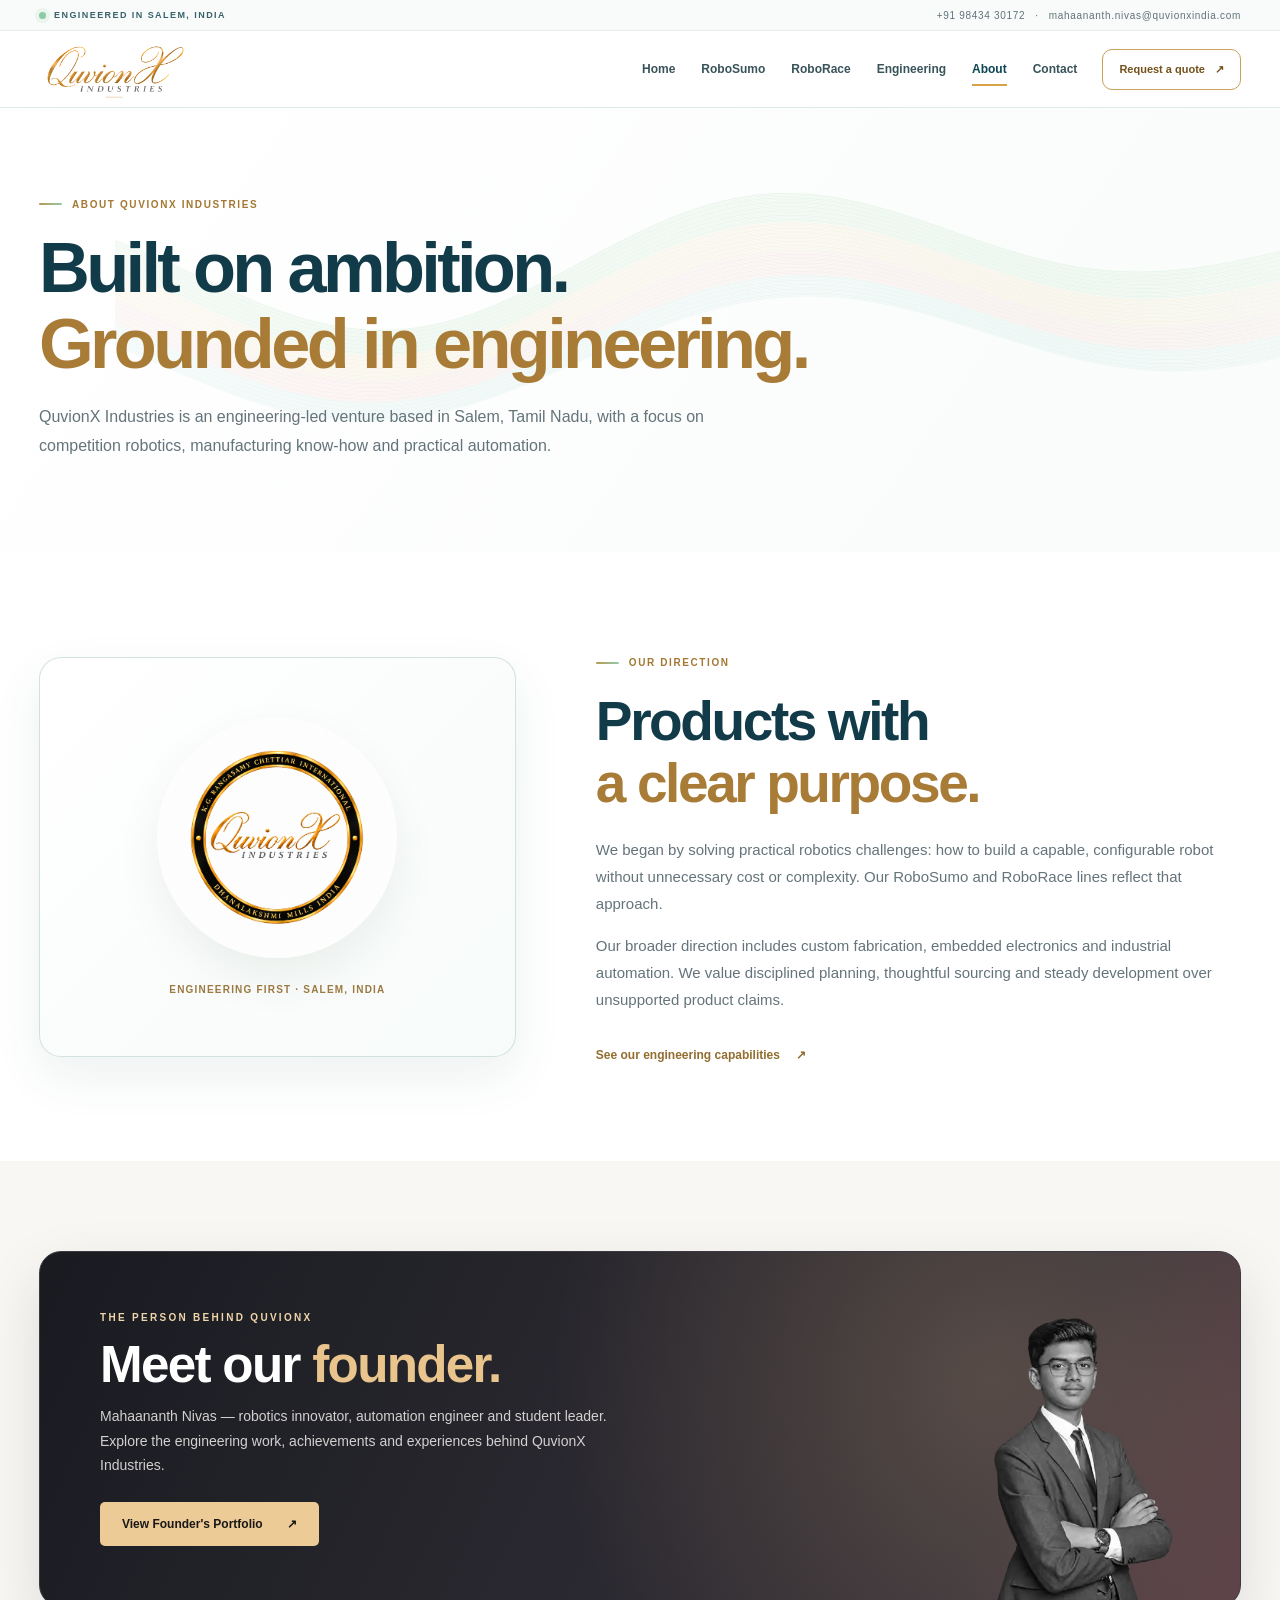
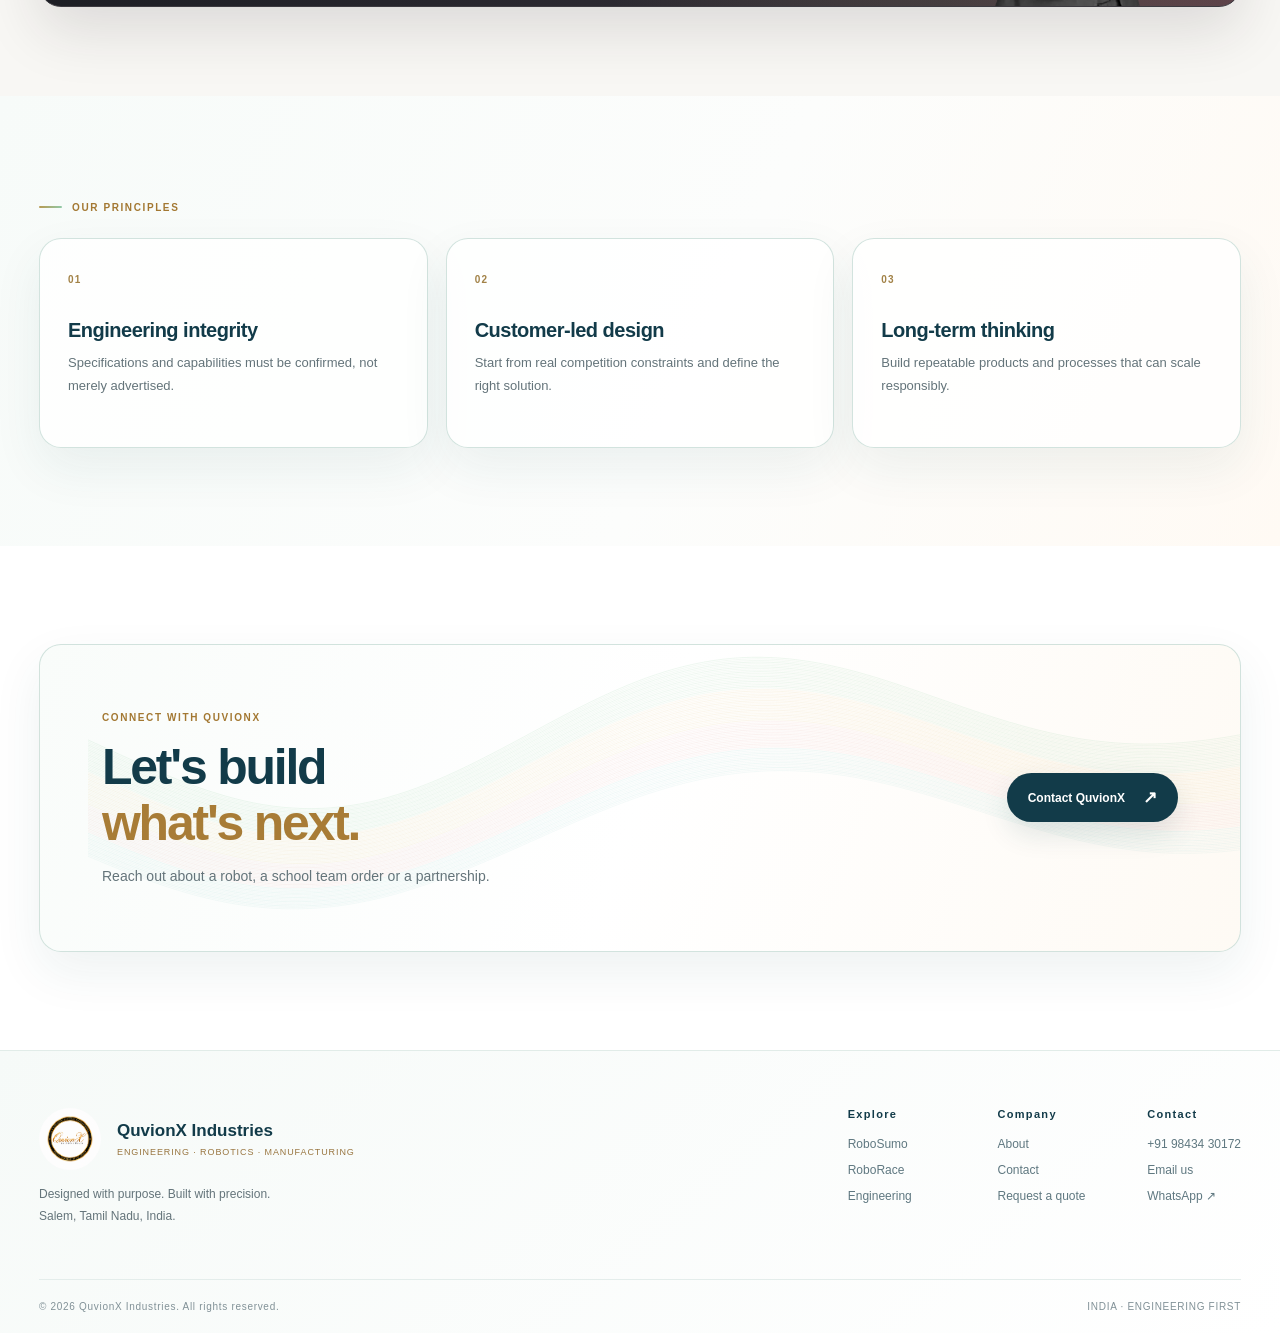
==== commit cbb1d56b: "feat: add self-hosted founder portfolio and About link" ====
--- a/about.html
+++ b/about.html
@@ -1,4 +1,20 @@
-<!doctype html><html lang="en-IN"><head><meta charset="utf-8"><meta name="viewport" content="width=device-width, initial-scale=1"><meta name="theme-color" content="#ffffff"><meta name="description" content="Learn about QuvionX Industries, a Salem-based engineering venture building competition robots and custom robotic systems."><meta name="robots" content="index, follow"><link rel="canonical" href="https://quvionxindia.com/about.html"><meta property="og:type" content="website"><meta property="og:title" content="About Us | QuvionX Industries"><meta property="og:description" content="Learn about QuvionX Industries, a Salem-based engineering venture building competition robots and custom robotic systems."><meta property="og:image" content="https://quvionxindia.com/assets/quvionx-official-logo.png"><meta property="og:url" content="https://quvionxindia.com/about.html"><meta name="twitter:card" content="summary"><link rel="icon" href="assets/quvionx-official-logo.png" type="image/png"><link rel="stylesheet" href="styles.css?v=6"><script src="script.js?v=6" defer></script><title>About Us | QuvionX Industries</title></head><body><a class="skip-link" href="#main">Skip to content</a>
+<!doctype html><html lang="en-IN"><head><meta charset="utf-8"><meta name="viewport" content="width=device-width, initial-scale=1"><meta name="theme-color" content="#ffffff"><meta name="description" content="Learn about QuvionX Industries, a Salem-based engineering venture building competition robots and custom robotic systems."><meta name="robots" content="index, follow"><link rel="canonical" href="https://quvionxindia.com/about.html"><meta property="og:type" content="website"><meta property="og:title" content="About Us | QuvionX Industries"><meta property="og:description" content="Learn about QuvionX Industries, a Salem-based engineering venture building competition robots and custom robotic systems."><meta property="og:image" content="https://quvionxindia.com/assets/quvionx-official-logo.png"><meta property="og:url" content="https://quvionxindia.com/about.html"><meta name="twitter:card" content="summary"><link rel="icon" href="assets/quvionx-official-logo.png" type="image/png"><link rel="stylesheet" href="styles.css?v=6"><script src="script.js?v=6" defer></script><title>About Us | QuvionX Industries</title><style>
+/* Founder portal; scoped to About page only. */
+.founder-feature{padding:clamp(55px,7vw,90px) 0;background:#f8f7f4}
+.founder-feature .founder-panel{display:grid;grid-template-columns:minmax(0,1fr) minmax(160px,27%);gap:25px;align-items:center;position:relative;overflow:hidden;border-radius:22px;background:linear-gradient(115deg,#191b21,#343038 78%,#583e47);color:#fff;min-height:315px;border:1px solid #3c3a40;box-shadow:0 24px 58px rgba(35,30,35,.13)}
+.founder-feature .founder-panel:before{content:'';position:absolute;inset:0;background:radial-gradient(circle at 79% 36%,rgba(232,188,132,.2),transparent 45%);pointer-events:none}
+.founder-feature .founder-copy{position:relative;z-index:2;padding:clamp(25px,5vw,60px) 0 clamp(25px,5vw,60px) clamp(25px,5vw,60px)}
+.founder-feature .founder-kicker{display:block;color:#f0d5aa;font-size:10px;letter-spacing:2.3px;font-weight:850;margin-bottom:14px}
+.founder-feature h2{font-size:clamp(29px,4vw,53px);letter-spacing:-1.7px;line-height:1.08;margin:0 0 12px;color:#fff}
+.founder-feature h2 em{color:#e9c58d;font-style:normal}
+.founder-feature p{color:#d4d0d0;line-height:1.75;max-width:540px;font-size:14px;margin:0 0 24px}
+.founder-feature .founder-button{display:inline-flex;align-items:center;gap:24px;background:#edcb97;color:#191817;padding:15px 22px;text-decoration:none;border-radius:5px;font-weight:800;font-size:12px;white-space:normal}
+.founder-feature .founder-button:hover{background:#fff4dd}
+.founder-feature .founder-image{display:block;position:relative;align-self:end;width:100%;height:300px;object-fit:contain;object-position:center bottom;filter:grayscale(1);transition:filter .35s ease}
+.founder-feature .founder-panel:hover .founder-image{filter:grayscale(0)}
+@media(max-width:650px){.founder-feature .founder-panel{grid-template-columns:1fr;gap:0}.founder-feature .founder-copy{padding:26px 25px 0}.founder-feature .founder-image{height:230px;width:100%;max-width:300px;margin-inline:auto}.founder-feature .founder-button{width:100%;justify-content:space-between}}
+@media(prefers-reduced-motion:reduce){.founder-feature .founder-image{transition:none}}
+</style></head><body><a class="skip-link" href="#main">Skip to content</a>
 <div class="utility-bar"><div class="wrap utility-inner"><span class="utility-kicker"><span class="tiny-pulse"></span> ENGINEERED IN SALEM, INDIA</span><div class="utility-links"><a href="tel:+919843430172">+91 98434 30172</a><span aria-hidden="true">·</span><a href="mailto:mahaananth.nivas@quvionxindia.com">mahaananth.nivas@quvionxindia.com</a></div></div></div>
 <header class="site-header" id="top"><div class="wrap header-inner">
 <a class="brand" href="index.html" aria-label="QuvionX Industries home"><img class="brand-wordmark" src="assets/quvionx-wordmark.png" alt="QuvionX Industries" width="150" height="62" style="display:block;width:150px;height:62px;max-width:150px;object-fit:contain"></a>
@@ -8,5 +24,16 @@
 </div></header><main id="main">
 <section class="page-lead about-lead"><div class="wave-surface" aria-hidden="true"></div><div class="ambient ambient-a" aria-hidden="true"></div><div class="ambient ambient-b" aria-hidden="true"></div><div class="wrap page-lead-copy reveal"><span class="eyebrow"><span class="eyebrow-mark" aria-hidden="true"></span>ABOUT QUVIONX INDUSTRIES</span><h1>Built on ambition.<br><em>Grounded in engineering.</em></h1><p>QuvionX Industries is an engineering-led venture based in Salem, Tamil Nadu, with a focus on competition robotics, manufacturing know-how and practical automation.</p></div></section>
 <section class="section"><div class="wrap about-columns"><div class="about-portrait glass-card reveal"><img src="assets/quvionx-official-logo.png" width="620" height="620" alt="Official QuvionX Industries circular corporate emblem"><span>ENGINEERING FIRST · SALEM, INDIA</span></div><div class="about-narrative reveal"><span class="eyebrow"><span class="eyebrow-mark" aria-hidden="true"></span>OUR DIRECTION</span><h2>Products with<br><em>a clear purpose.</em></h2><p>We began by solving practical robotics challenges: how to build a capable, configurable robot without unnecessary cost or complexity. Our RoboSumo and RoboRace lines reflect that approach.</p><p>Our broader direction includes custom fabrication, embedded electronics and industrial automation. We value disciplined planning, thoughtful sourcing and steady development over unsupported product claims.</p><a class="text-arrow" href="engineering.html">See our engineering capabilities <span aria-hidden="true">↗</span></a></div></div></section>
+<section class="founder-feature" aria-labelledby="founder-feature-title"><div class="wrap">
+  <div class="founder-panel reveal">
+    <div class="founder-copy">
+      <span class="founder-kicker">THE PERSON BEHIND QUVIONX</span>
+      <h2 id="founder-feature-title">Meet our <em>founder.</em></h2>
+      <p>Mahaananth Nivas — robotics innovator, automation engineer and student leader. Explore the engineering work, achievements and experiences behind QuvionX Industries.</p>
+      <a class="founder-button" href="founder.html">View Founder's Portfolio <span aria-hidden="true">↗</span></a>
+    </div>
+    <img class="founder-image" src="assets/founder-portrait.webp" width="1024" height="1536" loading="lazy" alt="Portrait of Mahaananth Nivas">
+  </div>
+</div></section>
 <section class="section alt-section"><div class="wrap"><span class="eyebrow"><span class="eyebrow-mark" aria-hidden="true"></span>OUR PRINCIPLES</span><div class="three-grid principles"><div class="glass-card info-card reveal"><span class="info-idx">01</span><h3>Engineering integrity</h3><p>Specifications and capabilities must be confirmed, not merely advertised.</p></div><div class="glass-card info-card reveal"><span class="info-idx">02</span><h3>Customer-led design</h3><p>Start from real competition constraints and define the right solution.</p></div><div class="glass-card info-card reveal"><span class="info-idx">03</span><h3>Long-term thinking</h3><p>Build repeatable products and processes that can scale responsibly.</p></div></div></div></section>
 <section class="section closing-section"><div class="wrap glass-card closing-card reveal"><div class="wave-surface" aria-hidden="true"></div><div class="ambient ambient-a" aria-hidden="true"></div><div class="ambient ambient-b" aria-hidden="true"></div><div><span class="eyebrow">CONNECT WITH QUVIONX</span><h2>Let's build<br><em>what's next.</em></h2><p>Reach out about a robot, a school team order or a partnership.</p></div><a class="btn btn-primary" href="contact.html">Contact QuvionX<span aria-hidden="true">↗</span></a></div></section></main><footer class="site-footer"><div class="wrap footer-main"><div><a href="index.html" class="footer-logo"><img src="assets/quvionx-official-logo.png" alt="QuvionX Industries emblem" width="62" height="62"><span><strong>QuvionX Industries</strong><small>ENGINEERING · ROBOTICS · MANUFACTURING</small></span></a><p>Designed with purpose. Built with precision.<br>Salem, Tamil Nadu, India.</p></div><div class="footer-cols"><div><h3>Explore</h3><a href="robosumo.html">RoboSumo</a><a href="roborace.html">RoboRace</a><a href="engineering.html">Engineering</a></div><div><h3>Company</h3><a href="about.html">About</a><a href="contact.html">Contact</a><a href="contact.html#quote">Request a quote</a></div><div><h3>Contact</h3><a href="tel:+919843430172">+91 98434 30172</a><a href="mailto:mahaananth.nivas@quvionxindia.com">Email us</a><a href="https://wa.me/919843430172" target="_blank" rel="noopener noreferrer">WhatsApp ↗</a></div></div></div><div class="wrap footer-end"><span>© <span id="year">2026</span> QuvionX Industries. All rights reserved.</span><span>INDIA · ENGINEERING FIRST</span></div></footer></body></html>
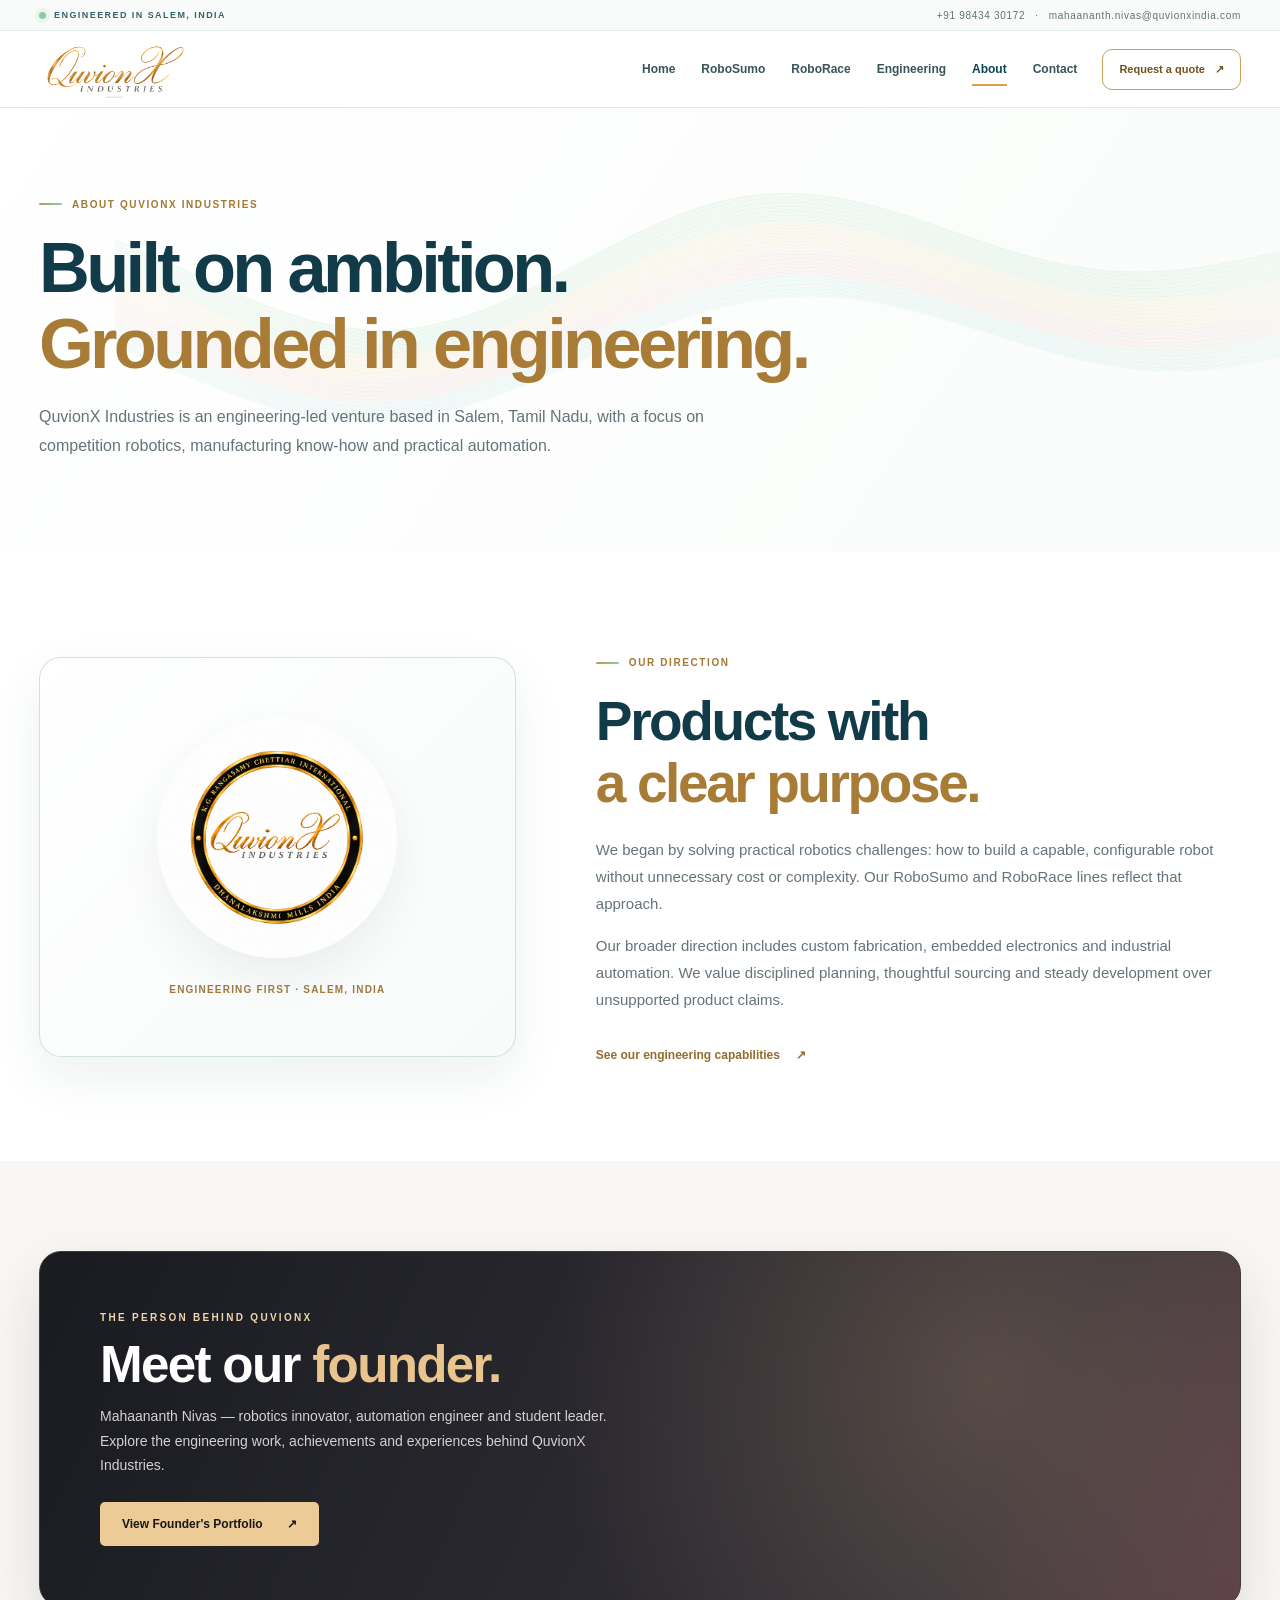
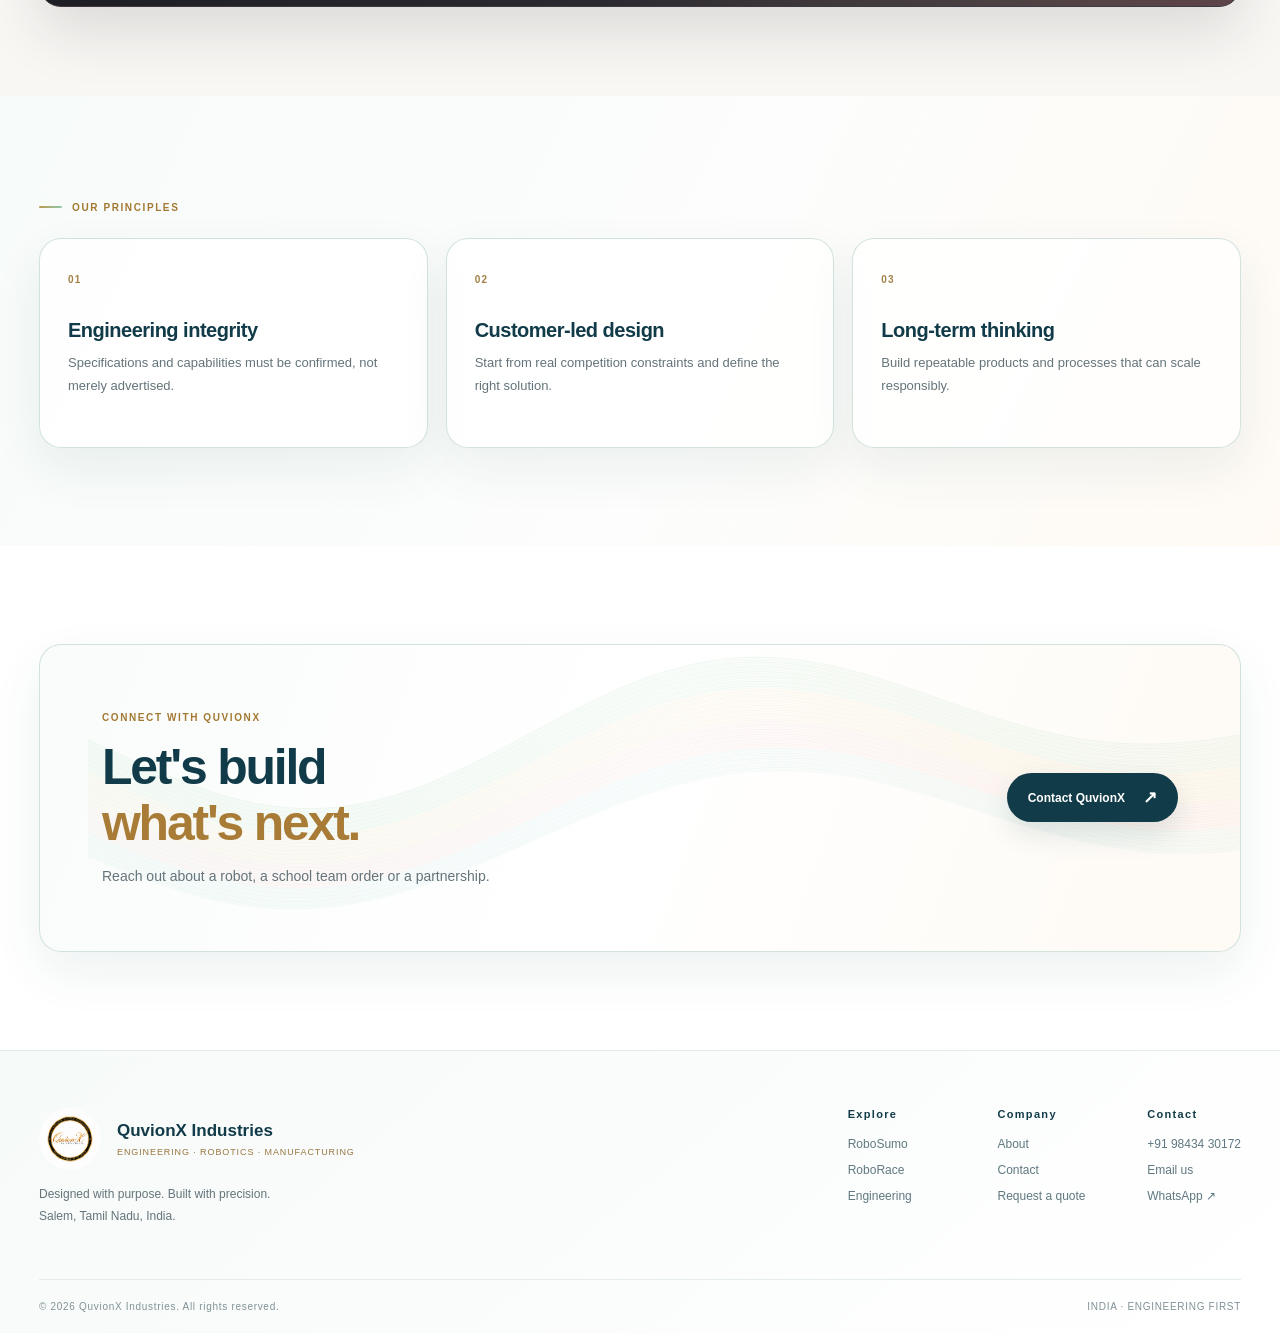
==== commit 50654c60: "fix: use transparent founder portrait and remove About page photograph" ====
--- a/about.html
+++ b/about.html
@@ -1,19 +1,17 @@
 <!doctype html><html lang="en-IN"><head><meta charset="utf-8"><meta name="viewport" content="width=device-width, initial-scale=1"><meta name="theme-color" content="#ffffff"><meta name="description" content="Learn about QuvionX Industries, a Salem-based engineering venture building competition robots and custom robotic systems."><meta name="robots" content="index, follow"><link rel="canonical" href="https://quvionxindia.com/about.html"><meta property="og:type" content="website"><meta property="og:title" content="About Us | QuvionX Industries"><meta property="og:description" content="Learn about QuvionX Industries, a Salem-based engineering venture building competition robots and custom robotic systems."><meta property="og:image" content="https://quvionxindia.com/assets/quvionx-official-logo.png"><meta property="og:url" content="https://quvionxindia.com/about.html"><meta name="twitter:card" content="summary"><link rel="icon" href="assets/quvionx-official-logo.png" type="image/png"><link rel="stylesheet" href="styles.css?v=6"><script src="script.js?v=6" defer></script><title>About Us | QuvionX Industries</title><style>
 /* Founder portal; scoped to About page only. */
 .founder-feature{padding:clamp(55px,7vw,90px) 0;background:#f8f7f4}
-.founder-feature .founder-panel{display:grid;grid-template-columns:minmax(0,1fr) minmax(160px,27%);gap:25px;align-items:center;position:relative;overflow:hidden;border-radius:22px;background:linear-gradient(115deg,#191b21,#343038 78%,#583e47);color:#fff;min-height:315px;border:1px solid #3c3a40;box-shadow:0 24px 58px rgba(35,30,35,.13)}
+.founder-feature .founder-panel{display:grid;grid-template-columns:minmax(0,1fr);gap:0;align-items:center;position:relative;overflow:hidden;border-radius:22px;background:linear-gradient(115deg,#191b21,#343038 78%,#583e47);color:#fff;min-height:0;border:1px solid #3c3a40;box-shadow:0 24px 58px rgba(35,30,35,.13)}
 .founder-feature .founder-panel:before{content:'';position:absolute;inset:0;background:radial-gradient(circle at 79% 36%,rgba(232,188,132,.2),transparent 45%);pointer-events:none}
-.founder-feature .founder-copy{position:relative;z-index:2;padding:clamp(25px,5vw,60px) 0 clamp(25px,5vw,60px) clamp(25px,5vw,60px)}
+.founder-feature .founder-copy{position:relative;z-index:2;padding:clamp(25px,5vw,60px) clamp(25px,5vw,60px)}
 .founder-feature .founder-kicker{display:block;color:#f0d5aa;font-size:10px;letter-spacing:2.3px;font-weight:850;margin-bottom:14px}
 .founder-feature h2{font-size:clamp(29px,4vw,53px);letter-spacing:-1.7px;line-height:1.08;margin:0 0 12px;color:#fff}
 .founder-feature h2 em{color:#e9c58d;font-style:normal}
 .founder-feature p{color:#d4d0d0;line-height:1.75;max-width:540px;font-size:14px;margin:0 0 24px}
 .founder-feature .founder-button{display:inline-flex;align-items:center;gap:24px;background:#edcb97;color:#191817;padding:15px 22px;text-decoration:none;border-radius:5px;font-weight:800;font-size:12px;white-space:normal}
 .founder-feature .founder-button:hover{background:#fff4dd}
-.founder-feature .founder-image{display:block;position:relative;align-self:end;width:100%;height:300px;object-fit:contain;object-position:center bottom;filter:grayscale(1);transition:filter .35s ease}
-.founder-feature .founder-panel:hover .founder-image{filter:grayscale(0)}
-@media(max-width:650px){.founder-feature .founder-panel{grid-template-columns:1fr;gap:0}.founder-feature .founder-copy{padding:26px 25px 0}.founder-feature .founder-image{height:230px;width:100%;max-width:300px;margin-inline:auto}.founder-feature .founder-button{width:100%;justify-content:space-between}}
-@media(prefers-reduced-motion:reduce){.founder-feature .founder-image{transition:none}}
+@media(max-width:650px){.founder-feature .founder-panel{grid-template-columns:1fr;gap:0}.founder-feature .founder-copy{padding:26px 25px 0}.founder-feature .founder-button{width:100%;justify-content:space-between}}
+@media(prefers-reduced-motion:reduce){}
 </style></head><body><a class="skip-link" href="#main">Skip to content</a>
 <div class="utility-bar"><div class="wrap utility-inner"><span class="utility-kicker"><span class="tiny-pulse"></span> ENGINEERED IN SALEM, INDIA</span><div class="utility-links"><a href="tel:+919843430172">+91 98434 30172</a><span aria-hidden="true">·</span><a href="mailto:mahaananth.nivas@quvionxindia.com">mahaananth.nivas@quvionxindia.com</a></div></div></div>
 <header class="site-header" id="top"><div class="wrap header-inner">
@@ -32,7 +30,6 @@
       <p>Mahaananth Nivas — robotics innovator, automation engineer and student leader. Explore the engineering work, achievements and experiences behind QuvionX Industries.</p>
       <a class="founder-button" href="founder.html">View Founder's Portfolio <span aria-hidden="true">↗</span></a>
     </div>
-    <img class="founder-image" src="assets/founder-portrait.webp" width="1024" height="1536" loading="lazy" alt="Portrait of Mahaananth Nivas">
   </div>
 </div></section>
 <section class="section alt-section"><div class="wrap"><span class="eyebrow"><span class="eyebrow-mark" aria-hidden="true"></span>OUR PRINCIPLES</span><div class="three-grid principles"><div class="glass-card info-card reveal"><span class="info-idx">01</span><h3>Engineering integrity</h3><p>Specifications and capabilities must be confirmed, not merely advertised.</p></div><div class="glass-card info-card reveal"><span class="info-idx">02</span><h3>Customer-led design</h3><p>Start from real competition constraints and define the right solution.</p></div><div class="glass-card info-card reveal"><span class="info-idx">03</span><h3>Long-term thinking</h3><p>Build repeatable products and processes that can scale responsibly.</p></div></div></div></section>
